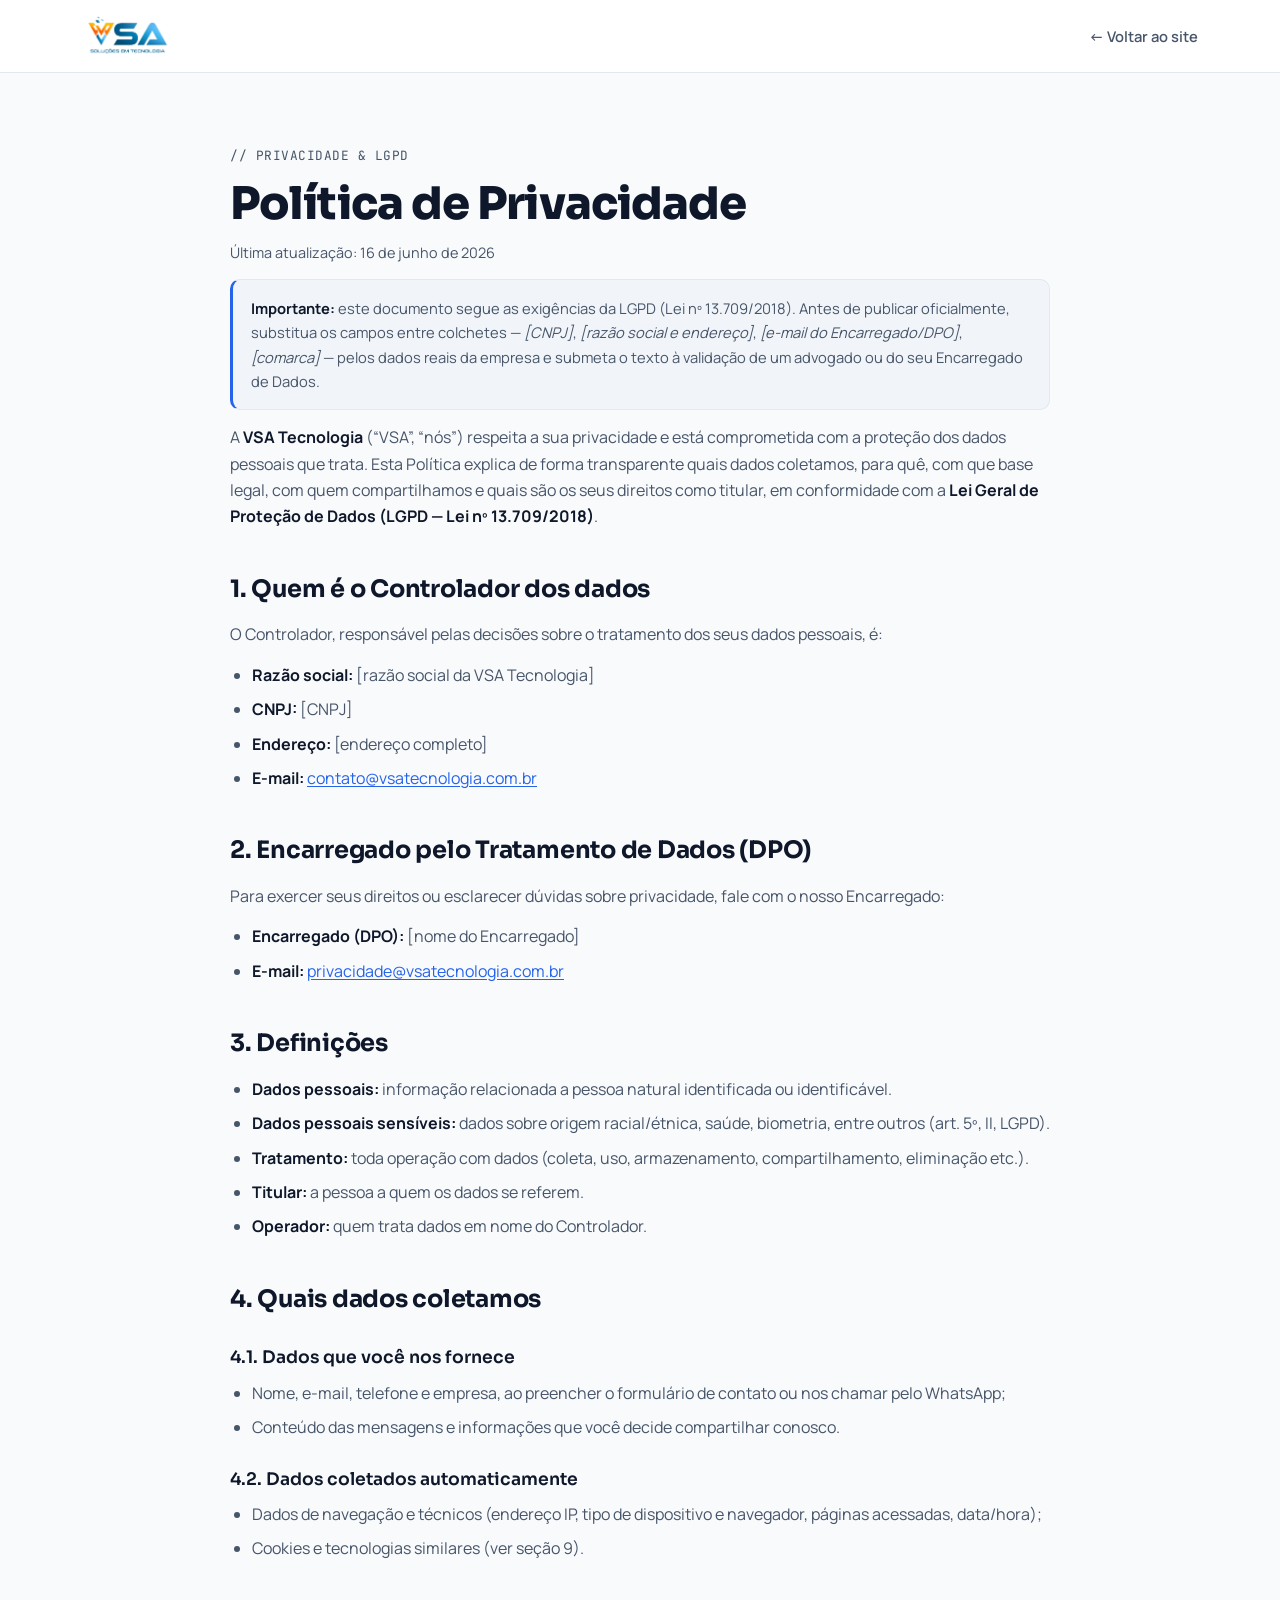
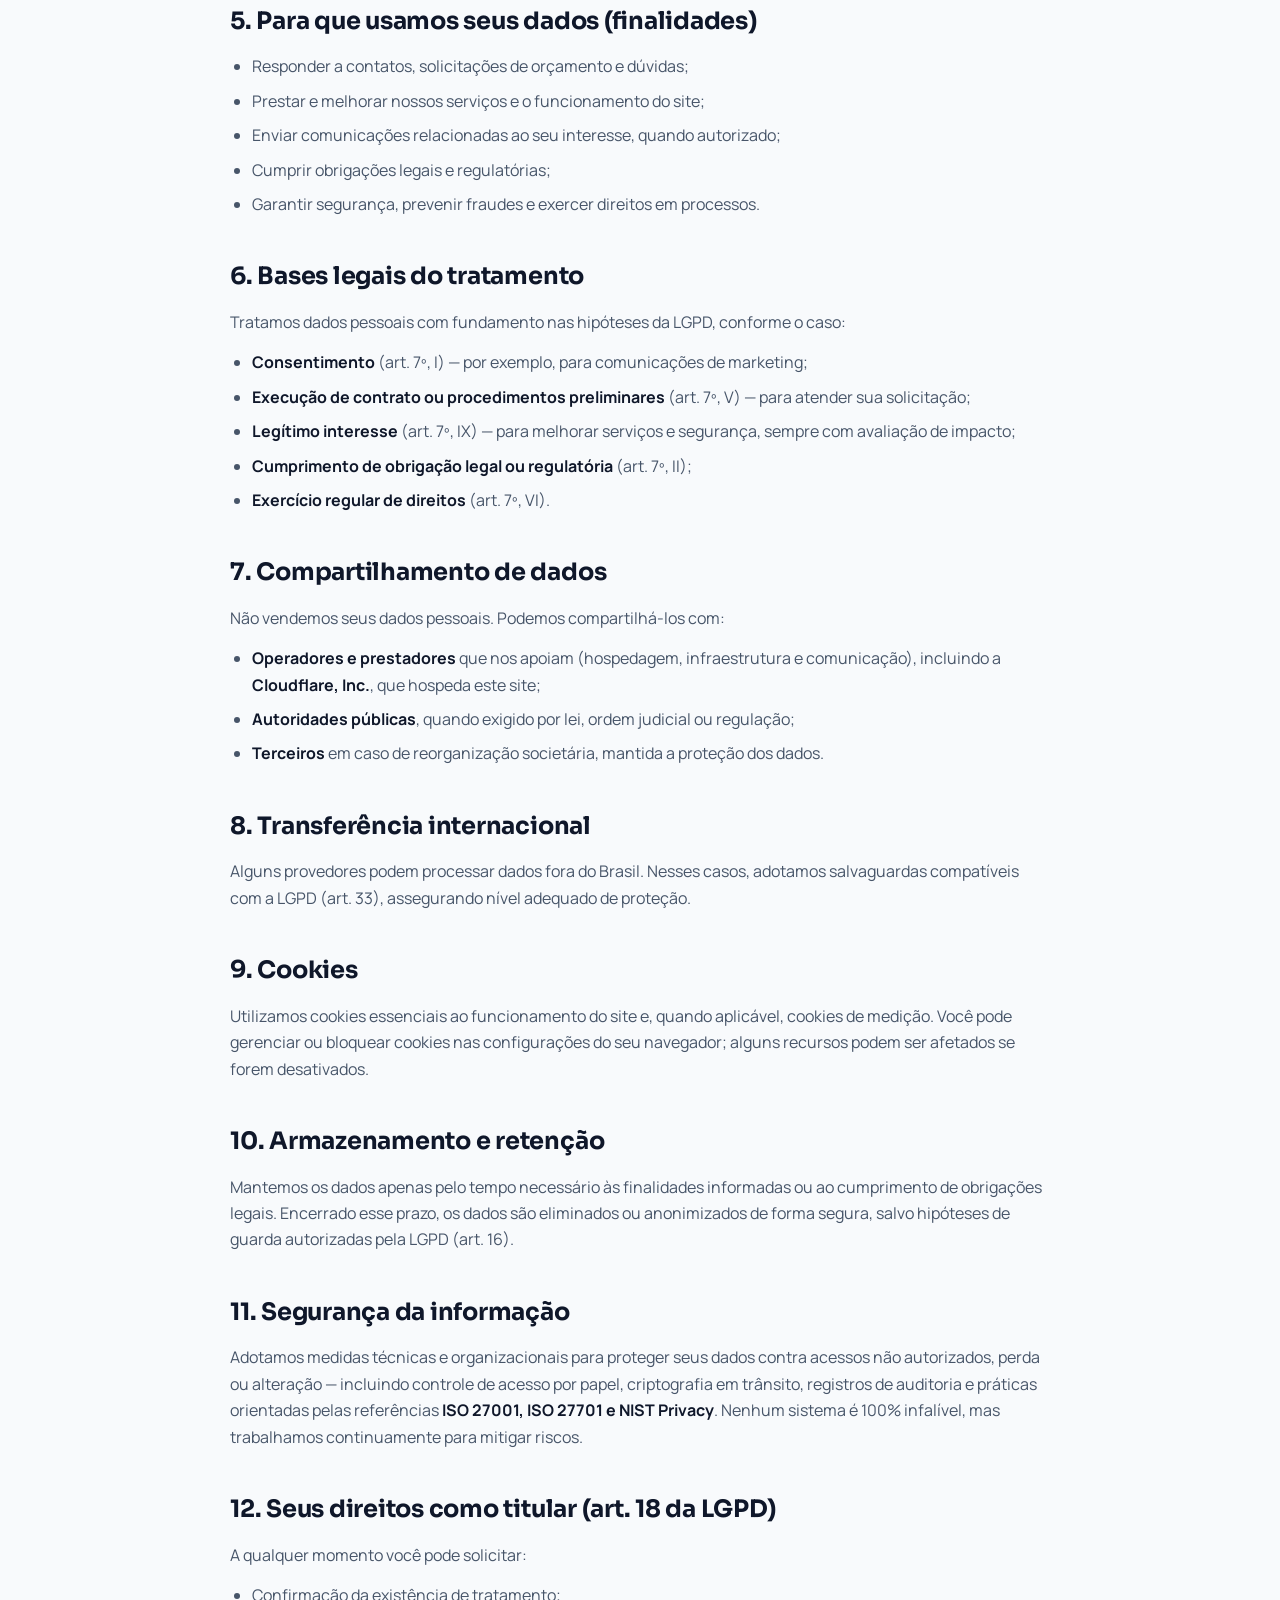
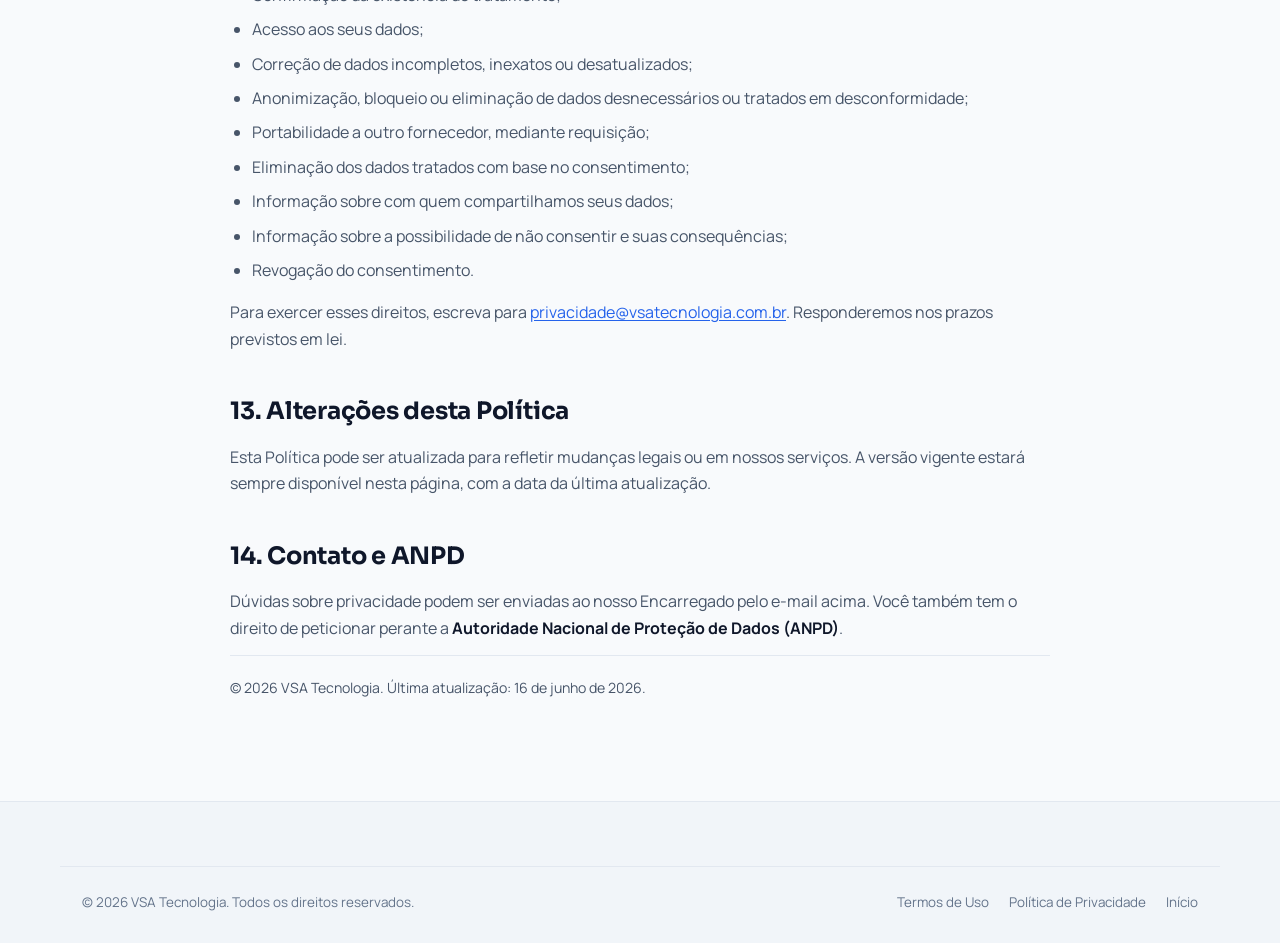
==== politica-de-privacidade.html @ f4024398 "Adiciona seção FAQ (LGPD/IA) e páginas de Termos de Uso e Política de Privacidade - FAQ em acordeão " ====
<!DOCTYPE html>
<html lang="pt-BR">
<head>
  <meta charset="UTF-8" />
  <meta name="viewport" content="width=device-width, initial-scale=1.0" />
  <title>Política de Privacidade — VSA Tecnologia</title>
  <meta name="description" content="Política de Privacidade da VSA Tecnologia: como tratamos seus dados pessoais em conformidade com a LGPD (Lei nº 13.709/2018)." />
  <meta name="theme-color" content="#0B1020" />
  <meta name="robots" content="index, follow" />
  <link rel="canonical" href="https://vsatecnologia.com.br/politica-de-privacidade.html" />
  <link rel="icon" href="/favicon.ico?v=8" sizes="any" />
  <link rel="preconnect" href="https://fonts.googleapis.com" />
  <link rel="preconnect" href="https://fonts.gstatic.com" crossorigin />
  <link href="https://fonts.googleapis.com/css2?family=Sora:wght@400;600;700;800&family=Manrope:wght@400;500;600;700&family=JetBrains+Mono:wght@500;600&display=swap" rel="stylesheet" />
  <link rel="stylesheet" href="/assets/css/styles.css?v=12" />
</head>
<body>
  <header class="legal-nav">
    <div class="container legal-nav__inner">
      <a href="/" class="brand" aria-label="VSA Tecnologia — início">
        <img class="brand__img" src="/assets/img/logo-vsa.png" alt="VSA Tecnologia" width="734" height="359" />
      </a>
      <a href="/" class="legal-nav__back">← Voltar ao site</a>
    </div>
  </header>

  <main class="container">
    <article class="legal">
      <p class="legal__eyebrow">// Privacidade &amp; LGPD</p>
      <h1>Política de Privacidade</h1>
      <p class="legal__meta">Última atualização: 16 de junho de 2026</p>

      <p class="legal__note">
        <strong>Importante:</strong> este documento segue as exigências da LGPD (Lei nº 13.709/2018).
        Antes de publicar oficialmente, substitua os campos entre colchetes — <em>[CNPJ]</em>,
        <em>[razão social e endereço]</em>, <em>[e-mail do Encarregado/DPO]</em>, <em>[comarca]</em> —
        pelos dados reais da empresa e submeta o texto à validação de um advogado ou do seu Encarregado de Dados.
      </p>

      <p>
        A <strong>VSA Tecnologia</strong> (“VSA”, “nós”) respeita a sua privacidade e está comprometida com a
        proteção dos dados pessoais que trata. Esta Política explica de forma transparente quais dados coletamos,
        para quê, com que base legal, com quem compartilhamos e quais são os seus direitos como titular, em
        conformidade com a <strong>Lei Geral de Proteção de Dados (LGPD — Lei nº 13.709/2018)</strong>.
      </p>

      <h2>1. Quem é o Controlador dos dados</h2>
      <p>
        O Controlador, responsável pelas decisões sobre o tratamento dos seus dados pessoais, é:
      </p>
      <ul>
        <li><strong>Razão social:</strong> [razão social da VSA Tecnologia]</li>
        <li><strong>CNPJ:</strong> [CNPJ]</li>
        <li><strong>Endereço:</strong> [endereço completo]</li>
        <li><strong>E-mail:</strong> <a href="mailto:contato@vsatecnologia.com.br">contato@vsatecnologia.com.br</a></li>
      </ul>

      <h2>2. Encarregado pelo Tratamento de Dados (DPO)</h2>
      <p>
        Para exercer seus direitos ou esclarecer dúvidas sobre privacidade, fale com o nosso Encarregado:
      </p>
      <ul>
        <li><strong>Encarregado (DPO):</strong> [nome do Encarregado]</li>
        <li><strong>E-mail:</strong> <a href="mailto:privacidade@vsatecnologia.com.br">privacidade@vsatecnologia.com.br</a></li>
      </ul>

      <h2>3. Definições</h2>
      <ul>
        <li><strong>Dados pessoais:</strong> informação relacionada a pessoa natural identificada ou identificável.</li>
        <li><strong>Dados pessoais sensíveis:</strong> dados sobre origem racial/étnica, saúde, biometria, entre outros (art. 5º, II, LGPD).</li>
        <li><strong>Tratamento:</strong> toda operação com dados (coleta, uso, armazenamento, compartilhamento, eliminação etc.).</li>
        <li><strong>Titular:</strong> a pessoa a quem os dados se referem.</li>
        <li><strong>Operador:</strong> quem trata dados em nome do Controlador.</li>
      </ul>

      <h2>4. Quais dados coletamos</h2>
      <h3>4.1. Dados que você nos fornece</h3>
      <ul>
        <li>Nome, e-mail, telefone e empresa, ao preencher o formulário de contato ou nos chamar pelo WhatsApp;</li>
        <li>Conteúdo das mensagens e informações que você decide compartilhar conosco.</li>
      </ul>
      <h3>4.2. Dados coletados automaticamente</h3>
      <ul>
        <li>Dados de navegação e técnicos (endereço IP, tipo de dispositivo e navegador, páginas acessadas, data/hora);</li>
        <li>Cookies e tecnologias similares (ver seção 9).</li>
      </ul>

      <h2>5. Para que usamos seus dados (finalidades)</h2>
      <ul>
        <li>Responder a contatos, solicitações de orçamento e dúvidas;</li>
        <li>Prestar e melhorar nossos serviços e o funcionamento do site;</li>
        <li>Enviar comunicações relacionadas ao seu interesse, quando autorizado;</li>
        <li>Cumprir obrigações legais e regulatórias;</li>
        <li>Garantir segurança, prevenir fraudes e exercer direitos em processos.</li>
      </ul>

      <h2>6. Bases legais do tratamento</h2>
      <p>Tratamos dados pessoais com fundamento nas hipóteses da LGPD, conforme o caso:</p>
      <ul>
        <li><strong>Consentimento</strong> (art. 7º, I) — por exemplo, para comunicações de marketing;</li>
        <li><strong>Execução de contrato ou procedimentos preliminares</strong> (art. 7º, V) — para atender sua solicitação;</li>
        <li><strong>Legítimo interesse</strong> (art. 7º, IX) — para melhorar serviços e segurança, sempre com avaliação de impacto;</li>
        <li><strong>Cumprimento de obrigação legal ou regulatória</strong> (art. 7º, II);</li>
        <li><strong>Exercício regular de direitos</strong> (art. 7º, VI).</li>
      </ul>

      <h2>7. Compartilhamento de dados</h2>
      <p>
        Não vendemos seus dados pessoais. Podemos compartilhá-los com:
      </p>
      <ul>
        <li><strong>Operadores e prestadores</strong> que nos apoiam (hospedagem, infraestrutura e comunicação), incluindo a <strong>Cloudflare, Inc.</strong>, que hospeda este site;</li>
        <li><strong>Autoridades públicas</strong>, quando exigido por lei, ordem judicial ou regulação;</li>
        <li><strong>Terceiros</strong> em caso de reorganização societária, mantida a proteção dos dados.</li>
      </ul>

      <h2>8. Transferência internacional</h2>
      <p>
        Alguns provedores podem processar dados fora do Brasil. Nesses casos, adotamos salvaguardas
        compatíveis com a LGPD (art. 33), assegurando nível adequado de proteção.
      </p>

      <h2>9. Cookies</h2>
      <p>
        Utilizamos cookies essenciais ao funcionamento do site e, quando aplicável, cookies de medição.
        Você pode gerenciar ou bloquear cookies nas configurações do seu navegador; alguns recursos podem
        ser afetados se forem desativados.
      </p>

      <h2>10. Armazenamento e retenção</h2>
      <p>
        Mantemos os dados apenas pelo tempo necessário às finalidades informadas ou ao cumprimento de
        obrigações legais. Encerrado esse prazo, os dados são eliminados ou anonimizados de forma segura,
        salvo hipóteses de guarda autorizadas pela LGPD (art. 16).
      </p>

      <h2>11. Segurança da informação</h2>
      <p>
        Adotamos medidas técnicas e organizacionais para proteger seus dados contra acessos não autorizados,
        perda ou alteração — incluindo controle de acesso por papel, criptografia em trânsito, registros de
        auditoria e práticas orientadas pelas referências <strong>ISO 27001, ISO 27701 e NIST Privacy</strong>.
        Nenhum sistema é 100% infalível, mas trabalhamos continuamente para mitigar riscos.
      </p>

      <h2>12. Seus direitos como titular (art. 18 da LGPD)</h2>
      <p>A qualquer momento você pode solicitar:</p>
      <ul>
        <li>Confirmação da existência de tratamento;</li>
        <li>Acesso aos seus dados;</li>
        <li>Correção de dados incompletos, inexatos ou desatualizados;</li>
        <li>Anonimização, bloqueio ou eliminação de dados desnecessários ou tratados em desconformidade;</li>
        <li>Portabilidade a outro fornecedor, mediante requisição;</li>
        <li>Eliminação dos dados tratados com base no consentimento;</li>
        <li>Informação sobre com quem compartilhamos seus dados;</li>
        <li>Informação sobre a possibilidade de não consentir e suas consequências;</li>
        <li>Revogação do consentimento.</li>
      </ul>
      <p>
        Para exercer esses direitos, escreva para
        <a href="mailto:privacidade@vsatecnologia.com.br">privacidade@vsatecnologia.com.br</a>.
        Responderemos nos prazos previstos em lei.
      </p>

      <h2>13. Alterações desta Política</h2>
      <p>
        Esta Política pode ser atualizada para refletir mudanças legais ou em nossos serviços. A versão
        vigente estará sempre disponível nesta página, com a data da última atualização.
      </p>

      <h2>14. Contato e ANPD</h2>
      <p>
        Dúvidas sobre privacidade podem ser enviadas ao nosso Encarregado pelo e-mail acima. Você também tem
        o direito de peticionar perante a <strong>Autoridade Nacional de Proteção de Dados (ANPD)</strong>.
      </p>

      <p class="legal__updated">© 2026 VSA Tecnologia. Última atualização: 16 de junho de 2026.</p>
    </article>
  </main>

  <footer class="footer">
    <div class="container footer__bottom">
      <span>© <span id="year">2026</span> VSA Tecnologia. Todos os direitos reservados.</span>
      <span class="footer__legal">
        <a href="/termos-de-uso.html">Termos de Uso</a>
        <a href="/politica-de-privacidade.html">Política de Privacidade</a>
        <a href="/">Início</a>
      </span>
    </div>
  </footer>

  <script src="/assets/js/main.js?v=12" defer></script>
</body>
</html>
---- assets/css/styles.css ----
/* ============================================================
   VSA Tecnologia — Onepage
   Color system copiado do site original (shadcn light theme):
   primary blue #2563EB · secondary sky #0EA5E9 · accent violet #8B5CF6
   ============================================================ */

:root {
  /* Neutros (slate) */
  --bg:         #F8FAFC;  /* slate-50  — 210 40% 98% */
  --bg-2:       #FFFFFF;
  --surface:    #FFFFFF;
  --surface-2:  #F1F5F9;  /* slate-100 — 210 40% 96% */
  --line:       #E2E8F0;  /* slate-200 — 214 32% 91% */
  --line-strong:#CBD5E1;  /* slate-300 */

  --text:       #0F172A;  /* slate-900 — 222 47% 11% */
  --muted:      #475569;  /* slate-600 */
  --faint:      #64748B;  /* slate-500 — 215 16% 47% */

  /* Marca (do design system original) */
  --primary:    #2563EB;  /* blue-600  — 221 83% 53% */
  --primary-d:  #1D4ED8;  /* blue-700 */
  --secondary:  #0EA5E9;  /* sky-500   — 199 89% 48% */
  --accent:     #8B5CF6;  /* violet-500 — 262 83% 58% */
  --on-primary: #FFFFFF;
  --wa:         #25D366;

  --radius:     14px;
  --radius-sm:  10px;
  --maxw:       1160px;
  --shadow:     0 18px 50px -22px rgba(15, 23, 42, .22);
  --shadow-sm:  0 6px 20px -10px rgba(15, 23, 42, .15);
  --glow:       0 0 0 1px rgba(37,99,235,.25), 0 24px 60px -24px rgba(37,99,235,.35);

  --font-display: 'Sora', system-ui, sans-serif;
  --font-body:    'Manrope', system-ui, sans-serif;
  --font-mono:    'JetBrains Mono', ui-monospace, monospace;
}

* { box-sizing: border-box; margin: 0; padding: 0; }

html { scroll-behavior: smooth; scroll-padding-top: 86px; }

body {
  font-family: var(--font-body);
  background: var(--bg);
  color: var(--text);
  line-height: 1.65;
  -webkit-font-smoothing: antialiased;
  overflow-x: hidden;
}

img { max-width: 100%; display: block; }
a { color: inherit; text-decoration: none; }

.container { width: 100%; max-width: var(--maxw); margin-inline: auto; padding-inline: 22px; }

.skip-link {
  position: absolute; left: -999px; top: 0; z-index: 200;
  background: var(--primary); color: #fff; padding: 10px 16px; border-radius: 0 0 8px 0; font-weight: 700;
}
.skip-link:focus { left: 0; }

/* ---------- Typography helpers ---------- */
.eyebrow {
  display: flex; align-items: center;
  font-family: var(--font-mono);
  font-size: .8rem; letter-spacing: .04em;
  color: var(--primary); text-transform: uppercase;
  margin-bottom: 16px;
}
.grad {
  background: linear-gradient(100deg, var(--primary), var(--secondary));
  -webkit-background-clip: text; background-clip: text; color: transparent;
}
.section__title {
  font-family: var(--font-display);
  font-weight: 800; line-height: 1.1;
  font-size: clamp(1.8rem, 4vw, 2.7rem);
  letter-spacing: -.02em;
  margin-bottom: 18px;
}
.lead { color: var(--muted); font-size: 1.08rem; margin-bottom: 26px; max-width: 52ch; }

/* ---------- Buttons ---------- */
.btn {
  --pad: 13px 22px;
  position: relative; overflow: hidden; isolation: isolate;
  display: inline-flex; align-items: center; justify-content: center; gap: 9px;
  padding: var(--pad);
  font-family: var(--font-body); font-weight: 700; font-size: .98rem;
  border-radius: 999px; border: 1px solid transparent;
  cursor: pointer; white-space: nowrap;
  transition: transform .25s cubic-bezier(.2,.7,.2,1), box-shadow .25s ease,
              background-position .5s ease, border-color .25s ease, color .25s ease, background-color .25s ease;
}
.btn--lg { --pad: 16px 30px; font-size: 1.02rem; }
.btn--block { display: flex; width: 100%; }

/* Sheen que cruza o botão no hover */
.btn--primary::before {
  content: ""; position: absolute; top: 0; left: -120%; z-index: -1;
  width: 70%; height: 100%;
  background: linear-gradient(100deg, transparent, rgba(255,255,255,.4), transparent);
  transform: skewX(-18deg);
  transition: left .6s cubic-bezier(.2,.7,.2,1);
}
.btn--primary {
  background-image: linear-gradient(100deg, var(--primary), var(--secondary), var(--primary));
  background-size: 200% 100%; background-position: 0% 50%;
  color: var(--on-primary);
  box-shadow: 0 10px 22px -12px rgba(37,99,235,.55);
}
.btn--primary:hover {
  background-position: 100% 50%;
  transform: translateY(-3px);
  box-shadow: 0 16px 34px -12px rgba(14,165,233,.65);
}
.btn--primary:hover::before { left: 130%; }
.btn--primary:active { transform: translateY(-1px); }

.btn--ghost {
  background-color: transparent; color: var(--text);
  border-color: var(--line-strong);
}
.btn--ghost:hover {
  border-color: var(--primary); color: var(--primary);
  background-color: rgba(37,99,235,.06);
  transform: translateY(-3px);
}
.btn--ghost:active { transform: translateY(-1px); }

/* ---------- Navbar ---------- */
.nav {
  position: fixed; inset: 0 0 auto 0; z-index: 100;
  background: rgba(255,255,255,.7);
  backdrop-filter: blur(14px); -webkit-backdrop-filter: blur(14px);
  border-bottom: 1px solid transparent;
  transition: background .3s ease, border-color .3s ease, box-shadow .3s ease;
}
.nav.is-scrolled { background: rgba(255,255,255,.92); border-bottom-color: var(--line); box-shadow: var(--shadow-sm); }
.nav__inner { display: flex; align-items: center; gap: 20px; height: 72px; }

.brand { display: inline-flex; align-items: center; }
.brand__img { height: 48px; width: auto; display: block; object-fit: contain; }

.nav__links { display: flex; gap: 4px; margin-left: auto; }
.nav__links a {
  position: relative; padding: 8px 14px; color: var(--muted); font-weight: 600; font-size: .95rem; border-radius: 8px;
  transition: color .2s ease;
}
.nav__links a:hover, .nav__links a.is-active { color: var(--text); }
.nav__links a.is-active::after {
  content: ""; position: absolute; left: 14px; right: 14px; bottom: 2px; height: 2px;
  background: linear-gradient(90deg, var(--primary), var(--secondary)); border-radius: 2px;
}
.nav__cta { margin-left: 4px; }

.nav__toggle { display: none; flex-direction: column; gap: 5px; background: none; border: 0; cursor: pointer; padding: 8px; margin-left: auto; }
.nav__toggle span { width: 24px; height: 2px; background: var(--text); border-radius: 2px; transition: transform .3s ease, opacity .2s ease; }
.nav__toggle[aria-expanded="true"] span:nth-child(1) { transform: translateY(7px) rotate(45deg); }
.nav__toggle[aria-expanded="true"] span:nth-child(2) { opacity: 0; }
.nav__toggle[aria-expanded="true"] span:nth-child(3) { transform: translateY(-7px) rotate(-45deg); }

/* ---------- Hero ---------- */
.hero { position: relative; padding: 150px 0 90px; overflow: hidden; background: linear-gradient(180deg, #EFF4FF 0%, var(--bg) 60%); }
.hero__grid {
  position: absolute; inset: 0; z-index: 0; opacity: .7;
  background-image:
    linear-gradient(rgba(37,99,235,.07) 1px, transparent 1px),
    linear-gradient(90deg, rgba(37,99,235,.07) 1px, transparent 1px);
  background-size: 56px 56px;
  -webkit-mask-image: radial-gradient(ellipse 80% 60% at 50% 0%, #000 30%, transparent 75%);
  mask-image: radial-gradient(ellipse 80% 60% at 50% 0%, #000 30%, transparent 75%);
}
.hero__glow {
  position: absolute; z-index: 0; top: -200px; left: 50%; transform: translateX(-50%);
  width: 900px; height: 600px;
  background: radial-gradient(circle at 50% 40%, rgba(14,165,233,.25), transparent 60%),
              radial-gradient(circle at 40% 30%, rgba(139,92,246,.18), transparent 55%);
  filter: blur(26px); pointer-events: none;
}
.hero__wrap { position: relative; z-index: 1; display: flex; flex-wrap: wrap; align-items: center; gap: clamp(36px, 5vw, 72px); }
.hero__content { flex: 1 1 480px; min-width: 0; }
.hero__visual { flex: 1.15 1 460px; min-width: 0; display: flex; justify-content: center; }
.hero__title {
  font-family: var(--font-display); font-weight: 800;
  font-size: clamp(2.2rem, 5vw, 3.9rem); line-height: 1.06; letter-spacing: -.03em;
  margin-bottom: 22px;
}
.hero__sub { color: var(--muted); font-size: clamp(1rem, 1.4vw, 1.18rem); max-width: 56ch; margin: 0 0 34px; }
.hero__actions { display: flex; gap: 14px; flex-wrap: wrap; }

.hero__pillars {
  list-style: none; display: flex; flex-wrap: wrap; gap: 10px 22px;
  margin-top: 30px; padding-top: 26px; border-top: 1px solid var(--line);
  font-family: var(--font-mono); font-size: .8rem; font-weight: 500; color: var(--muted);
}
.hero__pillars li { display: inline-flex; align-items: center; gap: 9px; }
.hero__pillars li::before { content: ""; width: 6px; height: 6px; border-radius: 50%; background: linear-gradient(100deg, var(--primary), var(--secondary)); }

/* Visual de fluxo de IA */
.flow { width: 100%; max-width: 640px; height: auto; filter: drop-shadow(0 24px 50px rgba(15,23,42,.12)); }

/* ---------- Sections ---------- */
.section { padding: 96px 0; position: relative; }
.section--alt { background: var(--surface-2); border-top: 1px solid var(--line); border-bottom: 1px solid var(--line); }
.section__head { max-width: 640px; margin: 0 auto 56px; text-align: center; }
.section__head .eyebrow { justify-content: center; }
.section__intro { color: var(--muted); font-size: 1.05rem; }

.grid-2 { display: grid; grid-template-columns: 1.05fr .95fr; gap: 56px; align-items: center; }

/* ---------- Sobre (centralizado) ---------- */
.about { max-width: 820px; margin-inline: auto; }
.about .section__head { margin-bottom: 36px; }
.about__cta { text-align: center; margin-top: 12px; }

/* ---------- Checklist ---------- */
.checklist { list-style: none; display: grid; gap: 12px; margin-bottom: 28px; }
.checklist--grid { grid-template-columns: 1fr 1fr; gap: 14px 28px; max-width: 720px; margin-inline: auto; }
@media (max-width: 600px) { .checklist--grid { grid-template-columns: 1fr; } }
.checklist li { position: relative; padding-left: 32px; color: var(--muted); }
.checklist li::before {
  content: "✓"; position: absolute; left: 0; top: 1px;
  width: 20px; height: 20px; display: grid; place-items: center;
  background: rgba(37,99,235,.1); color: var(--primary); border-radius: 6px; font-size: .8rem; font-weight: 700;
}

/* ---------- About stat cards ---------- */
.about-cards { display: grid; grid-template-columns: 1fr 1fr; gap: 16px; }
.stat-card {
  background: var(--surface); border: 1px solid var(--line); border-radius: var(--radius);
  padding: 28px 22px; text-align: center; box-shadow: var(--shadow-sm);
  transition: transform .25s ease, border-color .25s ease, box-shadow .25s ease;
}
.stat-card:hover { transform: translateY(-4px); border-color: var(--line-strong); box-shadow: var(--shadow); }
.stat-card:nth-child(odd) { transform: translateY(14px); }
.stat-card:nth-child(odd):hover { transform: translateY(10px); }
.stat-card__num { display: block; font-family: var(--font-display); font-weight: 800; font-size: 2.2rem; color: var(--primary); }
.stat-card__label { color: var(--faint); font-size: .9rem; }

/* ---------- Service cards ---------- */
.cards { display: grid; grid-template-columns: repeat(4, 1fr); gap: 18px; }
.card {
  background: var(--surface); border: 1px solid var(--line); border-radius: var(--radius);
  padding: 26px 22px; position: relative; overflow: hidden; box-shadow: var(--shadow-sm);
  transition: transform .25s ease, border-color .25s ease, box-shadow .25s ease;
}
.card::after {
  content: ""; position: absolute; inset: 0; border-radius: inherit; padding: 1px;
  background: linear-gradient(130deg, transparent, rgba(37,99,235,.55), transparent);
  -webkit-mask: linear-gradient(#000 0 0) content-box, linear-gradient(#000 0 0);
  -webkit-mask-composite: xor; mask-composite: exclude;
  opacity: 0; transition: opacity .3s ease;
}
.card:hover { transform: translateY(-6px); box-shadow: var(--shadow); }
.card:hover::after { opacity: 1; }
.card__icon {
  display: inline-grid; place-items: center; width: 46px; height: 46px; margin-bottom: 16px;
  font-family: var(--font-mono); font-size: 1.1rem; font-weight: 600;
  background: linear-gradient(135deg, rgba(37,99,235,.12), rgba(14,165,233,.12)); color: var(--primary); border-radius: 12px;
}
.card h3 { font-family: var(--font-display); font-size: 1.08rem; margin-bottom: 8px; }
.card p { color: var(--muted); font-size: .94rem; }

/* ---------- Portfolio ---------- */
.filters { display: flex; flex-wrap: wrap; gap: 10px; justify-content: center; margin-bottom: 40px; }
.filter {
  font-family: var(--font-mono); font-size: .82rem; font-weight: 500;
  padding: 8px 18px; border-radius: 999px; cursor: pointer;
  background: var(--surface); color: var(--muted); border: 1px solid var(--line-strong);
  transition: all .2s ease;
}
.filter:hover { color: var(--primary); border-color: var(--primary); }
.filter.is-active { background: var(--primary); color: #fff; border-color: var(--primary); }

.portfolio { display: grid; grid-template-columns: repeat(3, 1fr); gap: 20px; }
.project {
  background: var(--surface); border: 1px solid var(--line); border-radius: var(--radius); overflow: hidden;
  box-shadow: var(--shadow-sm);
  transition: transform .25s ease, border-color .25s ease, box-shadow .25s ease;
}
.project:hover { transform: translateY(-6px); border-color: var(--line-strong); box-shadow: var(--shadow); }
.project__thumb {
  height: 170px; position: relative;
  background:
    radial-gradient(120% 120% at 0% 0%, rgba(37,99,235,.85), transparent 55%),
    radial-gradient(120% 120% at 100% 100%, rgba(14,165,233,.9), transparent 55%),
    #1E293B;
}
.project__thumb::before {
  content: ""; position: absolute; inset: 0;
  background-image: linear-gradient(rgba(255,255,255,.1) 1px, transparent 1px), linear-gradient(90deg, rgba(255,255,255,.1) 1px, transparent 1px);
  background-size: 26px 26px;
}
.project__thumb::after {
  content: attr(data-tag); position: absolute; top: 12px; left: 12px;
  font-family: var(--font-mono); font-size: .72rem; font-weight: 600;
  background: rgba(255,255,255,.9); color: var(--primary); padding: 4px 10px; border-radius: 999px;
}
.project__body { padding: 20px 22px 24px; }
.project__body h3 { font-family: var(--font-display); font-size: 1.05rem; margin-bottom: 6px; }
.project__body p { color: var(--muted); font-size: .92rem; }
.portfolio__empty { text-align: center; color: var(--faint); margin-top: 40px; font-family: var(--font-mono); }

/* ---------- Plans ---------- */
.plans { display: grid; grid-template-columns: repeat(3, 1fr); gap: 20px; align-items: stretch; }
.plan {
  position: relative; background: var(--surface); border: 1px solid var(--line); border-radius: var(--radius);
  padding: 34px 28px; display: flex; flex-direction: column; box-shadow: var(--shadow-sm);
  transition: transform .25s ease, box-shadow .25s ease;
}
.plan:hover { transform: translateY(-6px); box-shadow: var(--shadow); }
.plan--featured {
  border-color: rgba(37,99,235,.5); box-shadow: var(--glow);
}
.plan__badge {
  position: absolute; top: -13px; left: 50%; transform: translateX(-50%);
  font-family: var(--font-mono); font-size: .72rem; font-weight: 600;
  background: linear-gradient(100deg, var(--primary), var(--secondary)); color: #fff;
  padding: 5px 14px; border-radius: 999px;
}
.plan__name { font-family: var(--font-display); font-size: 1.3rem; margin-bottom: 10px; }
.plan__price { font-family: var(--font-display); font-weight: 800; font-size: 2rem; line-height: 1; color: var(--primary); margin-bottom: 4px; }
.plan__price span { display: block; font-family: var(--font-mono); font-size: .72rem; font-weight: 500; color: var(--faint); text-transform: uppercase; letter-spacing: .08em; margin-top: 4px; }
.plan__desc { color: var(--muted); font-size: .95rem; margin: 14px 0 20px; }
.plan ul { list-style: none; display: grid; gap: 11px; margin-bottom: 28px; flex: 1; }
.plan ul li { position: relative; padding-left: 26px; color: var(--muted); font-size: .94rem; }
.plan ul li::before { content: "→"; position: absolute; left: 0; color: var(--primary); font-weight: 700; }

/* ---------- Blog ---------- */
.posts { display: grid; grid-template-columns: repeat(3, 1fr); gap: 22px; }
.post {
  background: var(--surface); border: 1px solid var(--line); border-radius: var(--radius); overflow: hidden;
  box-shadow: var(--shadow-sm);
  transition: transform .25s ease, border-color .25s ease, box-shadow .25s ease;
}
.post:hover { transform: translateY(-6px); border-color: var(--line-strong); box-shadow: var(--shadow); }
.post__thumb {
  height: 150px; position: relative;
  background:
    radial-gradient(100% 140% at 100% 0%, rgba(37,99,235,.9), transparent 55%),
    radial-gradient(100% 140% at 0% 100%, rgba(139,92,246,.7), transparent 60%),
    #1E293B;
}
.post__thumb::after {
  content: attr(data-cat); position: absolute; bottom: 12px; left: 14px;
  font-family: var(--font-mono); font-size: .72rem; font-weight: 600; color: #fff;
}
.post__body { padding: 20px 22px 26px; }
.post__meta { font-family: var(--font-mono); font-size: .76rem; color: var(--faint); }
.post__body h3 { font-family: var(--font-display); font-size: 1.08rem; margin: 10px 0 8px; line-height: 1.3; }
.post__body p { color: var(--muted); font-size: .92rem; margin-bottom: 14px; }
.post__author { font-size: .84rem; color: var(--primary); font-weight: 600; }

/* ---------- Contact ---------- */
.contact { align-items: start; }
.contact__list { list-style: none; display: grid; gap: 20px; margin-top: 30px; }
.contact__list li { display: flex; gap: 14px; align-items: flex-start; }
.contact__ico {
  flex: none; width: 42px; height: 42px; display: grid; place-items: center;
  background: var(--surface); border: 1px solid var(--line); border-radius: 12px; font-size: 1.1rem; box-shadow: var(--shadow-sm);
}
.contact__list strong { color: var(--text); }
.contact__list div { color: var(--muted); font-size: .94rem; }

.contact__card {
  background: var(--surface); border: 1px solid var(--line); border-radius: var(--radius);
  padding: 32px; box-shadow: var(--shadow);
}
.contact__card h3 { font-family: var(--font-display); font-size: 1.3rem; margin-bottom: 6px; }
.contact__card > p { color: var(--muted); font-size: .94rem; margin-bottom: 22px; }
.field { margin-bottom: 16px; }
.field label { display: block; font-size: .82rem; font-weight: 600; color: var(--faint); margin-bottom: 7px; font-family: var(--font-mono); letter-spacing: .03em; }
.field input, .field select, .field textarea {
  width: 100%; padding: 12px 14px; font-family: var(--font-body); font-size: .96rem;
  background: var(--bg); color: var(--text);
  border: 1px solid var(--line-strong); border-radius: var(--radius-sm); resize: vertical;
  transition: border-color .2s ease, box-shadow .2s ease;
}
.field input::placeholder, .field textarea::placeholder { color: var(--faint); }
.field input:focus, .field select:focus, .field textarea:focus {
  outline: none; border-color: var(--primary); box-shadow: 0 0 0 3px rgba(37,99,235,.15);
}
.field.invalid input, .field.invalid textarea { border-color: #ef4444; }

/* ---------- FAQ (ledger accordion) ---------- */
.faq { max-width: 860px; margin-inline: auto; }
.ledger { border-top: 1px solid var(--line); }
.faq-row { position: relative; border-bottom: 1px solid var(--line); transition: background .25s ease; }
.faq-row:hover { background: var(--surface-2); }
.faq-row.open { background: var(--surface-2); }
.faq-row::before {
  content: ""; position: absolute; left: 0; top: 0; bottom: 0; width: 3px;
  background-color: var(--line-strong);
  background-image: linear-gradient(180deg, var(--primary), var(--secondary));
  background-repeat: no-repeat; background-size: 100% 0%;
  transition: background-size .42s cubic-bezier(.4,0,.2,1);
}
.faq-row:hover::before { background-color: var(--primary); }
.faq-row.open::before { background-size: 100% 100%; }
.faq-row__btn {
  all: unset; box-sizing: border-box;
  display: flex; align-items: center; gap: 18px; width: 100%; cursor: pointer;
  padding: clamp(18px,2.2vw,24px) clamp(14px,2vw,20px) clamp(18px,2.2vw,24px) clamp(20px,2.4vw,28px);
}
.faq-row__btn:focus-visible { outline: 2px solid var(--primary); outline-offset: -3px; border-radius: 6px; }
.faq-row__q {
  flex: 1; font-family: var(--font-display); font-weight: 600;
  font-size: clamp(1rem, 1.6vw, 1.12rem); line-height: 1.42; letter-spacing: -.01em; color: var(--text);
}
.faq-row__cue {
  flex: 0 0 auto; font-family: var(--font-mono); font-size: 20px; font-weight: 700;
  color: var(--faint); line-height: 1; transform: rotate(0deg);
  transition: transform .34s cubic-bezier(.4,0,.2,1), color .2s ease;
}
.faq-row:hover .faq-row__cue, .faq-row.open .faq-row__cue { color: var(--primary); }
.faq-row.open .faq-row__cue { transform: rotate(90deg); }
.faq-row__a { display: grid; grid-template-rows: 0fr; transition: grid-template-rows .4s cubic-bezier(.4,0,.2,1); }
.faq-row.open .faq-row__a { grid-template-rows: 1fr; }
.faq-row__a-inner { overflow: hidden; opacity: 0; transition: opacity .3s ease .04s; }
.faq-row.open .faq-row__a-inner { opacity: 1; }
.faq-row__a p {
  margin: 0; padding: 0 clamp(20px,3vw,36px) clamp(20px,2.6vw,26px) clamp(20px,2.4vw,28px);
  color: var(--muted); font-size: clamp(.92rem, 1.6vw, 1rem); line-height: 1.74; max-width: 70ch;
}
.faq-row__a strong { color: var(--text); font-weight: 600; }

.faq__cta {
  margin-top: clamp(32px,4vw,44px);
  display: flex; flex-wrap: wrap; align-items: center; gap: 18px 24px;
  padding: clamp(22px,3vw,28px); border-radius: 16px; position: relative; overflow: hidden;
  background: linear-gradient(var(--surface), var(--surface)) padding-box,
              linear-gradient(100deg, var(--primary), var(--secondary)) border-box;
  border: 1px solid transparent; box-shadow: var(--shadow-sm);
}
.faq__cta-txt { margin: 0; }
.faq__cta-txt b { display: block; font-family: var(--font-display); font-weight: 700; font-size: clamp(1.05rem,2vw,1.2rem); color: var(--text); }
.faq__cta-txt span { display: block; color: var(--muted); font-size: .94rem; margin-top: 5px; max-width: 52ch; }
.faq__cta-btn { margin-left: auto; }
@media (max-width: 560px) { .faq__cta-btn { margin-left: 0; width: 100%; } }

/* ---------- Páginas legais ---------- */
.legal-nav {
  position: sticky; top: 0; z-index: 100;
  background: rgba(255,255,255,.92); backdrop-filter: blur(14px);
  border-bottom: 1px solid var(--line);
}
.legal-nav__inner { display: flex; align-items: center; justify-content: space-between; height: 72px; }
.legal-nav .brand__img { height: 44px; width: auto; }
.legal-nav__back { font-weight: 600; font-size: .92rem; color: var(--muted); transition: color .2s ease; }
.legal-nav__back:hover { color: var(--primary); }

.legal { max-width: 820px; margin: 0 auto; padding: clamp(40px,6vw,72px) 0 clamp(56px,7vw,88px); }
.legal__eyebrow { font-family: var(--font-mono); font-size: .8rem; text-transform: uppercase; letter-spacing: .04em; color: var(--primary); margin-bottom: 14px; }
.legal h1 { font-family: var(--font-display); font-weight: 800; font-size: clamp(2rem,4.5vw,2.8rem); letter-spacing: -.02em; line-height: 1.1; margin-bottom: 12px; }
.legal__meta { color: var(--faint); font-size: .9rem; margin-bottom: 14px; }
.legal__note {
  background: var(--surface-2); border: 1px solid var(--line); border-left: 3px solid var(--primary);
  border-radius: 10px; padding: 16px 18px; color: var(--muted); font-size: .92rem; margin: 26px 0 40px;
}
.legal h2 { font-family: var(--font-display); font-weight: 700; font-size: clamp(1.25rem,2.4vw,1.5rem); margin: 40px 0 12px; letter-spacing: -.01em; }
.legal h3 { font-family: var(--font-display); font-weight: 600; font-size: 1.08rem; margin: 24px 0 8px; }
.legal p { color: var(--muted); margin: 0 0 14px; }
.legal ul, .legal ol { color: var(--muted); margin: 0 0 16px; padding-left: 22px; }
.legal li { margin-bottom: 8px; }
.legal a { color: var(--primary); text-decoration: underline; text-underline-offset: 2px; }
.legal strong { color: var(--text); }
.legal__updated { margin-top: 40px; padding-top: 20px; border-top: 1px solid var(--line); color: var(--faint); font-size: .88rem; }

/* ---------- Footer ---------- */
.footer { background: var(--surface-2); color: var(--muted); border-top: 1px solid var(--line); padding: 64px 0 30px; }
.footer__brand .brand__img { height: 52px; width: auto; display: block; }
.footer__brand p { color: var(--faint); font-size: .92rem; margin-top: 18px; max-width: 32ch; }
.socials { display: flex; gap: 10px; margin-top: 20px; }
.social {
  display: inline-flex; align-items: center; gap: 8px;
  padding: 9px 16px; border-radius: 999px; font-size: .88rem; font-weight: 600;
  color: var(--primary); background: var(--surface); border: 1px solid var(--line-strong);
  transition: background .2s ease, border-color .2s ease, color .2s ease, transform .2s ease;
}
.social:hover { background: var(--primary); border-color: var(--primary); color: #fff; transform: translateY(-2px); }
.footer h4 { font-family: var(--font-display); font-size: .95rem; margin-bottom: 16px; color: var(--text); }
.footer__grid { display: grid; grid-template-columns: 1.6fr 1fr 1fr 1fr; gap: 40px; margin-bottom: 44px; }
.footer__grid div a { display: block; color: var(--muted); font-size: .9rem; padding: 5px 0; transition: color .2s ease; }
.footer__grid div a:hover { color: var(--primary); }
.footer__bottom {
  display: flex; justify-content: space-between; gap: 14px; flex-wrap: wrap;
  border-top: 1px solid var(--line); padding-top: 24px; color: var(--faint); font-size: .84rem;
}
.footer__legal { display: flex; gap: 20px; flex-wrap: wrap; }
.footer__legal a { color: var(--faint); transition: color .2s ease; }
.footer__legal a:hover { color: var(--primary); }

/* ---------- Floating WhatsApp ---------- */
.wa-float {
  position: fixed; right: 22px; bottom: 22px; z-index: 90;
  width: 58px; height: 58px; border-radius: 50%;
  display: grid; place-items: center; color: #fff;
  background: var(--wa); box-shadow: 0 14px 30px -8px rgba(37,211,102,.6);
  transition: transform .2s ease;
  animation: wa-pulse 2.6s infinite;
}
.wa-float:hover { transform: scale(1.08); }
@keyframes wa-pulse {
  0% { box-shadow: 0 0 0 0 rgba(37,211,102,.5), 0 14px 30px -8px rgba(37,211,102,.6); }
  70% { box-shadow: 0 0 0 16px rgba(37,211,102,0), 0 14px 30px -8px rgba(37,211,102,.6); }
  100% { box-shadow: 0 0 0 0 rgba(37,211,102,0), 0 14px 30px -8px rgba(37,211,102,.6); }
}

/* ---------- Reveal animation ---------- */
.reveal { opacity: 0; transform: translateY(22px); transition: opacity .7s ease, transform .7s cubic-bezier(.2,.7,.2,1); }
.reveal.is-visible { opacity: 1; transform: none; }

/* ---------- Responsive ---------- */
@media (max-width: 980px) {
  .cards { grid-template-columns: repeat(2, 1fr); }
  .portfolio, .posts, .plans { grid-template-columns: 1fr 1fr; }
  .plan--featured { transform: none; }
}
@media (max-width: 820px) {
  .nav__links {
    position: fixed; inset: 72px 0 auto 0; flex-direction: column; gap: 0;
    background: rgba(255,255,255,.98); backdrop-filter: blur(14px);
    border-bottom: 1px solid var(--line); padding: 10px 22px 22px; box-shadow: var(--shadow);
    transform: translateY(-130%); transition: transform .35s ease; margin-left: 0;
  }
  .nav__links.is-open { transform: translateY(0); }
  .nav__links a { padding: 14px 6px; font-size: 1rem; border-bottom: 1px solid var(--line); }
  .nav__links a.is-active::after { display: none; }
  .nav__cta { display: none; }
  .nav__toggle { display: flex; }
  .grid-2 { grid-template-columns: 1fr; gap: 36px; }
  .footer__grid { grid-template-columns: 1fr 1fr; }
}
@media (max-width: 600px) {
  .hero { padding: 124px 0 70px; }
  .hero__stats { grid-template-columns: 1fr 1fr; gap: 26px 18px; }
  .cards, .portfolio, .posts, .plans, .about-cards { grid-template-columns: 1fr; }
  .stat-card:nth-child(odd) { transform: none; }
  .section { padding: 72px 0; }
  .footer__grid { grid-template-columns: 1fr; gap: 28px; }
  .footer__bottom { flex-direction: column; }
  .brand__img { height: 36px; }
}

@media (prefers-reduced-motion: reduce) {
  * { animation: none !important; scroll-behavior: auto; }
  .reveal { opacity: 1; transform: none; transition: none; }
}
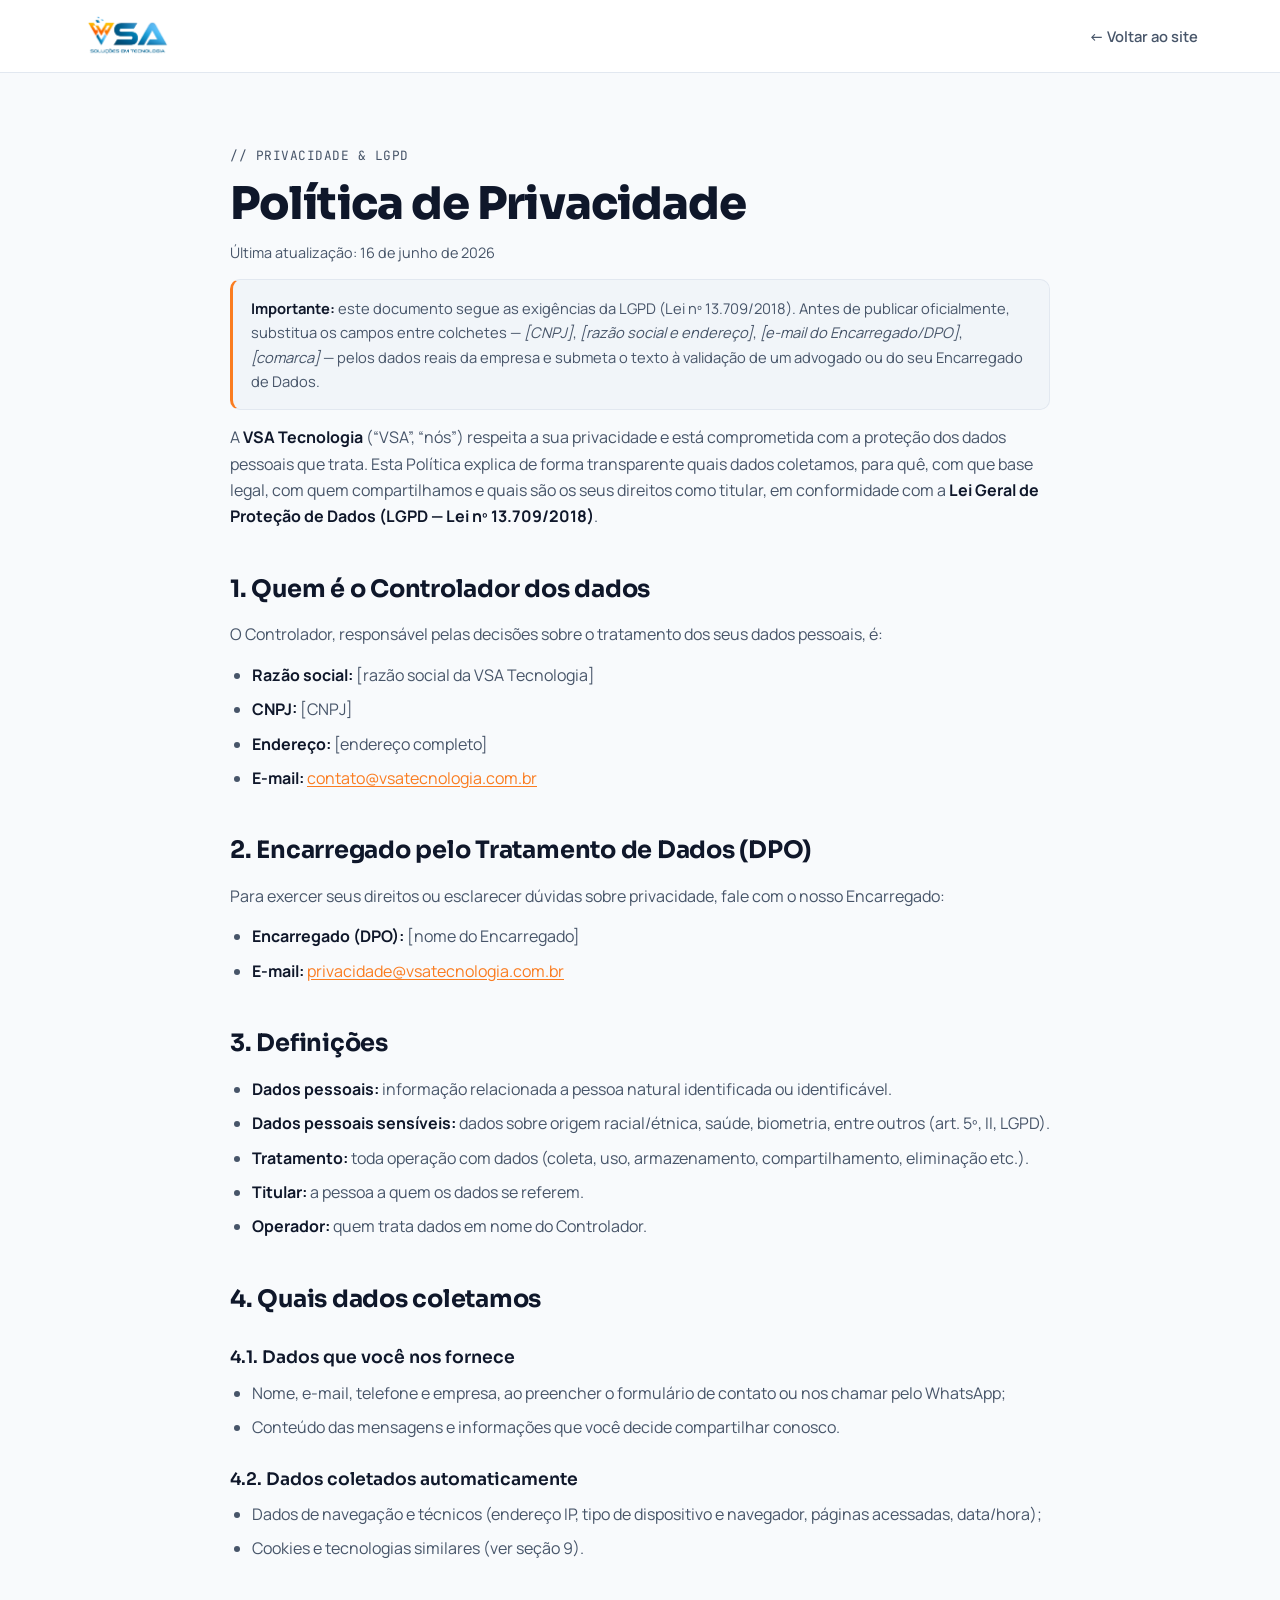
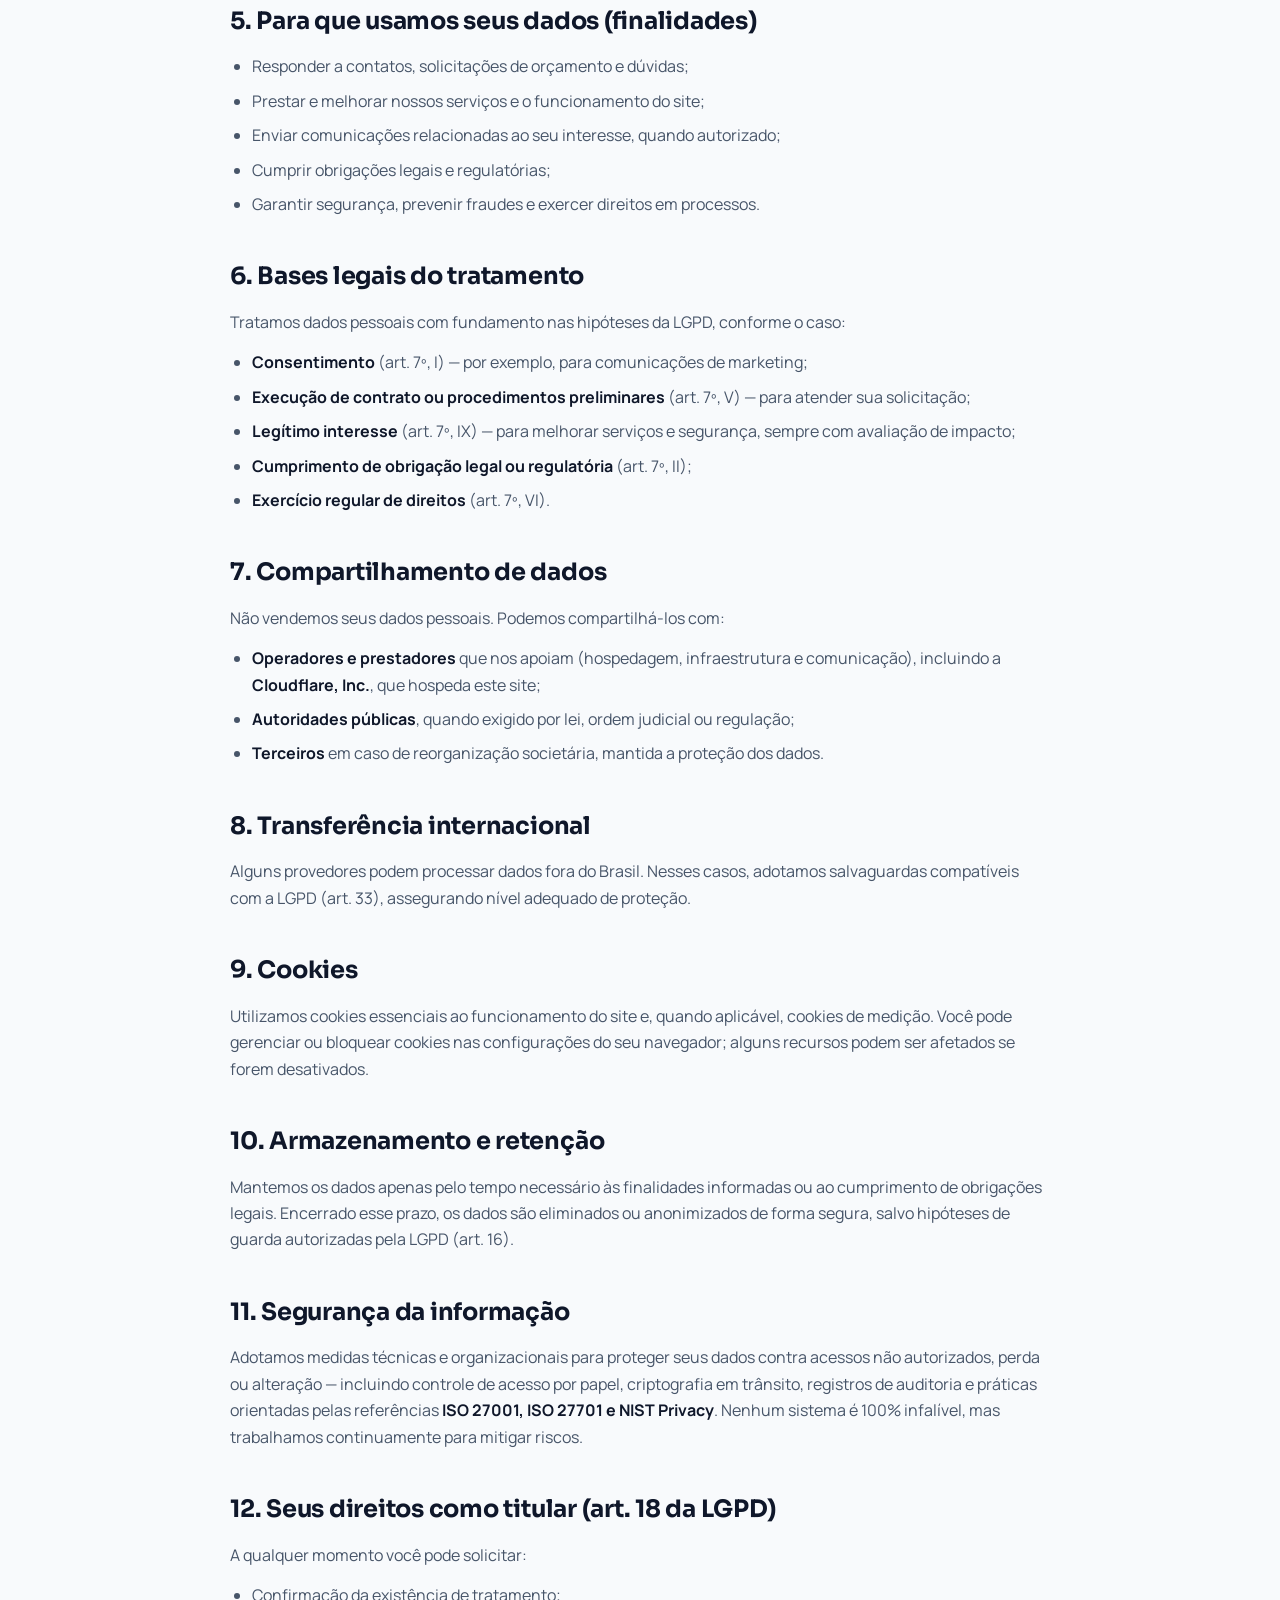
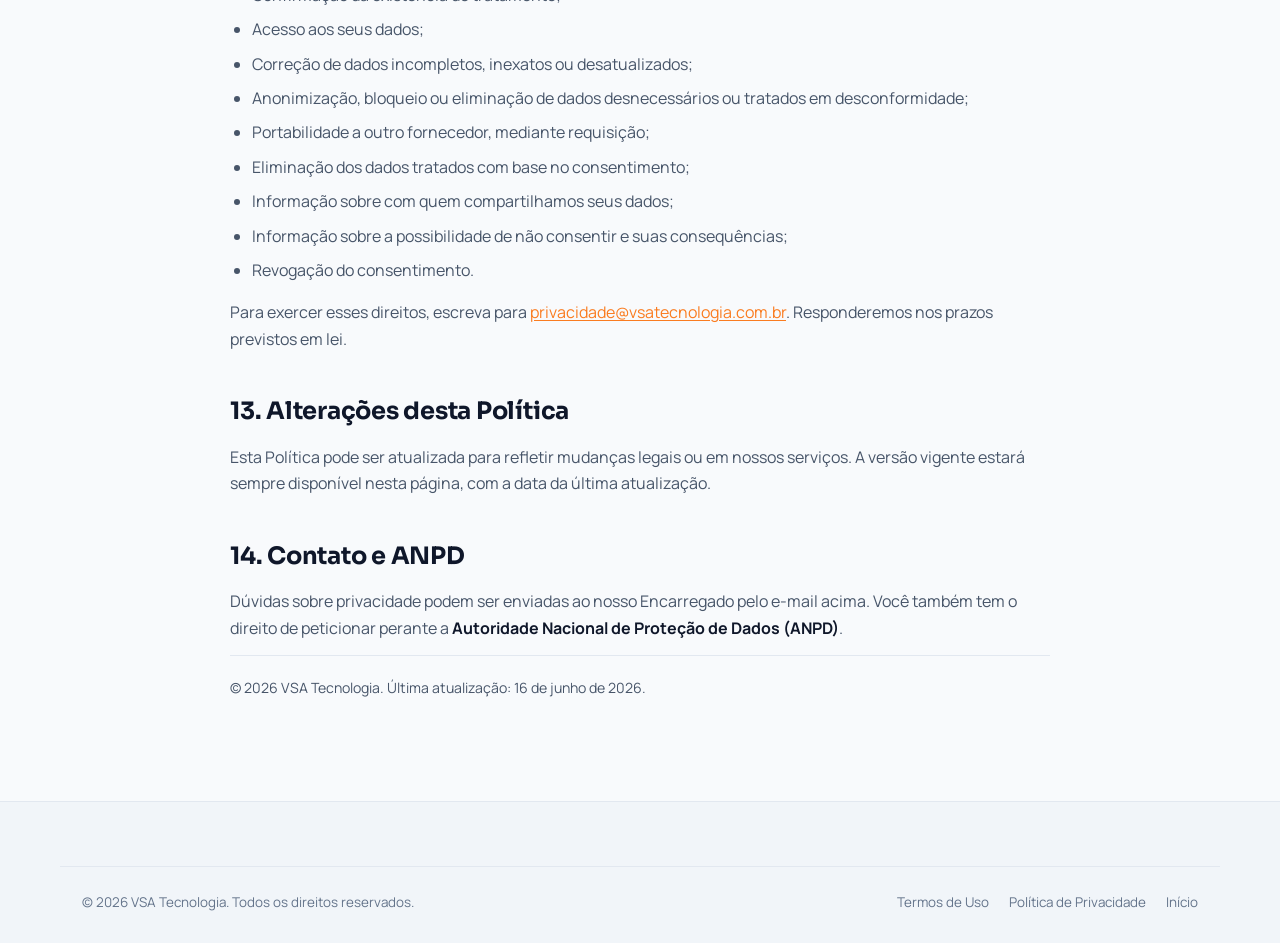
==== commit f3a4310f: "Adota a paleta da marca (laranja->azul da logo) no tema claro - Cores: primary laranja #FA7C20, seco" ====
--- a/politica-de-privacidade.html
+++ b/politica-de-privacidade.html
@@ -12,7 +12,7 @@
   <link rel="preconnect" href="https://fonts.googleapis.com" />
   <link rel="preconnect" href="https://fonts.gstatic.com" crossorigin />
   <link href="https://fonts.googleapis.com/css2?family=Sora:wght@400;600;700;800&family=Manrope:wght@400;500;600;700&family=JetBrains+Mono:wght@500;600&display=swap" rel="stylesheet" />
-  <link rel="stylesheet" href="/assets/css/styles.css?v=12" />
+  <link rel="stylesheet" href="/assets/css/styles.css?v=13" />
 </head>
 <body>
   <header class="legal-nav">
@@ -188,6 +188,6 @@
     </div>
   </footer>
 
-  <script src="/assets/js/main.js?v=12" defer></script>
+  <script src="/assets/js/main.js?v=13" defer></script>
 </body>
 </html>
--- a/assets/css/styles.css
+++ b/assets/css/styles.css
@@ -1,7 +1,7 @@
 /* ============================================================
    VSA Tecnologia — Onepage
-   Color system copiado do site original (shadcn light theme):
-   primary blue #2563EB · secondary sky #0EA5E9 · accent violet #8B5CF6
+   Design system: tema claro com a paleta da marca (logo) —
+   laranja #FA7C20 → azul #1F7AD4 / #3BB6FF. Gradiente em --grad.
    ============================================================ */
 
 :root {
@@ -17,20 +17,24 @@
   --muted:      #475569;  /* slate-600 */
   --faint:      #64748B;  /* slate-500 — 215 16% 47% */
 
-  /* Marca (do design system original) */
-  --primary:    #2563EB;  /* blue-600  — 221 83% 53% */
-  --primary-d:  #1D4ED8;  /* blue-700 */
-  --secondary:  #0EA5E9;  /* sky-500   — 199 89% 48% */
-  --accent:     #8B5CF6;  /* violet-500 — 262 83% 58% */
+  /* Marca — gradiente da logo (laranja → azul) sobre tema claro */
+  --primary:    #FA7C20;  /* brand orange */
+  --primary-d:  #E86A10;  /* orange escuro (hover/contraste) */
+  --secondary:  #1F7AD4;  /* brand blue (contraste em fundo claro) */
+  --brand-blue: #3BB6FF;  /* azul soft (acento) */
+  --accent:     #1F7AD4;
   --on-primary: #FFFFFF;
   --wa:         #25D366;
+  --grad:       linear-gradient(120deg, #FF7A1A 0%, #FF9D4D 36%, #1F7AD4 100%);
 
   --radius:     14px;
   --radius-sm:  10px;
   --maxw:       1160px;
-  --shadow:     0 18px 50px -22px rgba(15, 23, 42, .22);
-  --shadow-sm:  0 6px 20px -10px rgba(15, 23, 42, .15);
-  --glow:       0 0 0 1px rgba(37,99,235,.25), 0 24px 60px -24px rgba(37,99,235,.35);
+  --shadow:       0 18px 50px -22px rgba(15, 23, 42, .22);
+  --shadow-sm:    0 6px 20px -10px rgba(15, 23, 42, .15);
+  --glow:         0 0 0 1px rgba(250,124,32,.22), 0 24px 60px -24px rgba(250,124,32,.32);
+  --glow-orange:  0 20px 60px -22px rgba(255,122,26,.45);
+  --glow-blue:    0 20px 60px -22px rgba(59,182,255,.42);
 
   --font-display: 'Sora', system-ui, sans-serif;
   --font-body:    'Manrope', system-ui, sans-serif;
@@ -109,12 +113,12 @@
   background-image: linear-gradient(100deg, var(--primary), var(--secondary), var(--primary));
   background-size: 200% 100%; background-position: 0% 50%;
   color: var(--on-primary);
-  box-shadow: 0 10px 22px -12px rgba(37,99,235,.55);
+  box-shadow: 0 10px 22px -12px rgba(250,124,32,.55);
 }
 .btn--primary:hover {
   background-position: 100% 50%;
   transform: translateY(-3px);
-  box-shadow: 0 16px 34px -12px rgba(14,165,233,.65);
+  box-shadow: 0 16px 34px -12px rgba(59,182,255,.65);
 }
 .btn--primary:hover::before { left: 130%; }
 .btn--primary:active { transform: translateY(-1px); }
@@ -125,7 +129,7 @@
 }
 .btn--ghost:hover {
   border-color: var(--primary); color: var(--primary);
-  background-color: rgba(37,99,235,.06);
+  background-color: rgba(250,124,32,.06);
   transform: translateY(-3px);
 }
 .btn--ghost:active { transform: translateY(-1px); }
@@ -167,8 +171,8 @@
 .hero__grid {
   position: absolute; inset: 0; z-index: 0; opacity: .7;
   background-image:
-    linear-gradient(rgba(37,99,235,.07) 1px, transparent 1px),
-    linear-gradient(90deg, rgba(37,99,235,.07) 1px, transparent 1px);
+    linear-gradient(rgba(250,124,32,.07) 1px, transparent 1px),
+    linear-gradient(90deg, rgba(250,124,32,.07) 1px, transparent 1px);
   background-size: 56px 56px;
   -webkit-mask-image: radial-gradient(ellipse 80% 60% at 50% 0%, #000 30%, transparent 75%);
   mask-image: radial-gradient(ellipse 80% 60% at 50% 0%, #000 30%, transparent 75%);
@@ -176,8 +180,8 @@
 .hero__glow {
   position: absolute; z-index: 0; top: -200px; left: 50%; transform: translateX(-50%);
   width: 900px; height: 600px;
-  background: radial-gradient(circle at 50% 40%, rgba(14,165,233,.25), transparent 60%),
-              radial-gradient(circle at 40% 30%, rgba(139,92,246,.18), transparent 55%);
+  background: radial-gradient(circle at 62% 38%, rgba(59,182,255,.26), transparent 58%),
+              radial-gradient(circle at 36% 32%, rgba(255,122,26,.20), transparent 56%);
   filter: blur(26px); pointer-events: none;
 }
 .hero__wrap { position: relative; z-index: 1; display: flex; flex-wrap: wrap; align-items: center; gap: clamp(36px, 5vw, 72px); }
@@ -224,7 +228,7 @@
 .checklist li::before {
   content: "✓"; position: absolute; left: 0; top: 1px;
   width: 20px; height: 20px; display: grid; place-items: center;
-  background: rgba(37,99,235,.1); color: var(--primary); border-radius: 6px; font-size: .8rem; font-weight: 700;
+  background: rgba(250,124,32,.1); color: var(--primary); border-radius: 6px; font-size: .8rem; font-weight: 700;
 }
 
 /* ---------- About stat cards ---------- */
@@ -249,7 +253,7 @@
 }
 .card::after {
   content: ""; position: absolute; inset: 0; border-radius: inherit; padding: 1px;
-  background: linear-gradient(130deg, transparent, rgba(37,99,235,.55), transparent);
+  background: linear-gradient(130deg, transparent, rgba(250,124,32,.55), transparent);
   -webkit-mask: linear-gradient(#000 0 0) content-box, linear-gradient(#000 0 0);
   -webkit-mask-composite: xor; mask-composite: exclude;
   opacity: 0; transition: opacity .3s ease;
@@ -259,7 +263,7 @@
 .card__icon {
   display: inline-grid; place-items: center; width: 46px; height: 46px; margin-bottom: 16px;
   font-family: var(--font-mono); font-size: 1.1rem; font-weight: 600;
-  background: linear-gradient(135deg, rgba(37,99,235,.12), rgba(14,165,233,.12)); color: var(--primary); border-radius: 12px;
+  background: linear-gradient(135deg, rgba(250,124,32,.12), rgba(59,182,255,.12)); color: var(--primary); border-radius: 12px;
 }
 .card h3 { font-family: var(--font-display); font-size: 1.08rem; margin-bottom: 8px; }
 .card p { color: var(--muted); font-size: .94rem; }
@@ -285,8 +289,8 @@
 .project__thumb {
   height: 170px; position: relative;
   background:
-    radial-gradient(120% 120% at 0% 0%, rgba(37,99,235,.85), transparent 55%),
-    radial-gradient(120% 120% at 100% 100%, rgba(14,165,233,.9), transparent 55%),
+    radial-gradient(120% 120% at 0% 0%, rgba(250,124,32,.85), transparent 55%),
+    radial-gradient(120% 120% at 100% 100%, rgba(59,182,255,.9), transparent 55%),
     #1E293B;
 }
 .project__thumb::before {
@@ -313,7 +317,7 @@
 }
 .plan:hover { transform: translateY(-6px); box-shadow: var(--shadow); }
 .plan--featured {
-  border-color: rgba(37,99,235,.5); box-shadow: var(--glow);
+  border-color: rgba(250,124,32,.5); box-shadow: var(--glow);
 }
 .plan__badge {
   position: absolute; top: -13px; left: 50%; transform: translateX(-50%);
@@ -340,8 +344,8 @@
 .post__thumb {
   height: 150px; position: relative;
   background:
-    radial-gradient(100% 140% at 100% 0%, rgba(37,99,235,.9), transparent 55%),
-    radial-gradient(100% 140% at 0% 100%, rgba(139,92,246,.7), transparent 60%),
+    radial-gradient(100% 140% at 100% 0%, rgba(250,124,32,.9), transparent 55%),
+    radial-gradient(100% 140% at 0% 100%, rgba(59,182,255,.7), transparent 60%),
     #1E293B;
 }
 .post__thumb::after {
@@ -381,7 +385,7 @@
 }
 .field input::placeholder, .field textarea::placeholder { color: var(--faint); }
 .field input:focus, .field select:focus, .field textarea:focus {
-  outline: none; border-color: var(--primary); box-shadow: 0 0 0 3px rgba(37,99,235,.15);
+  outline: none; border-color: var(--primary); box-shadow: 0 0 0 3px rgba(250,124,32,.15);
 }
 .field.invalid input, .field.invalid textarea { border-color: #ef4444; }
 
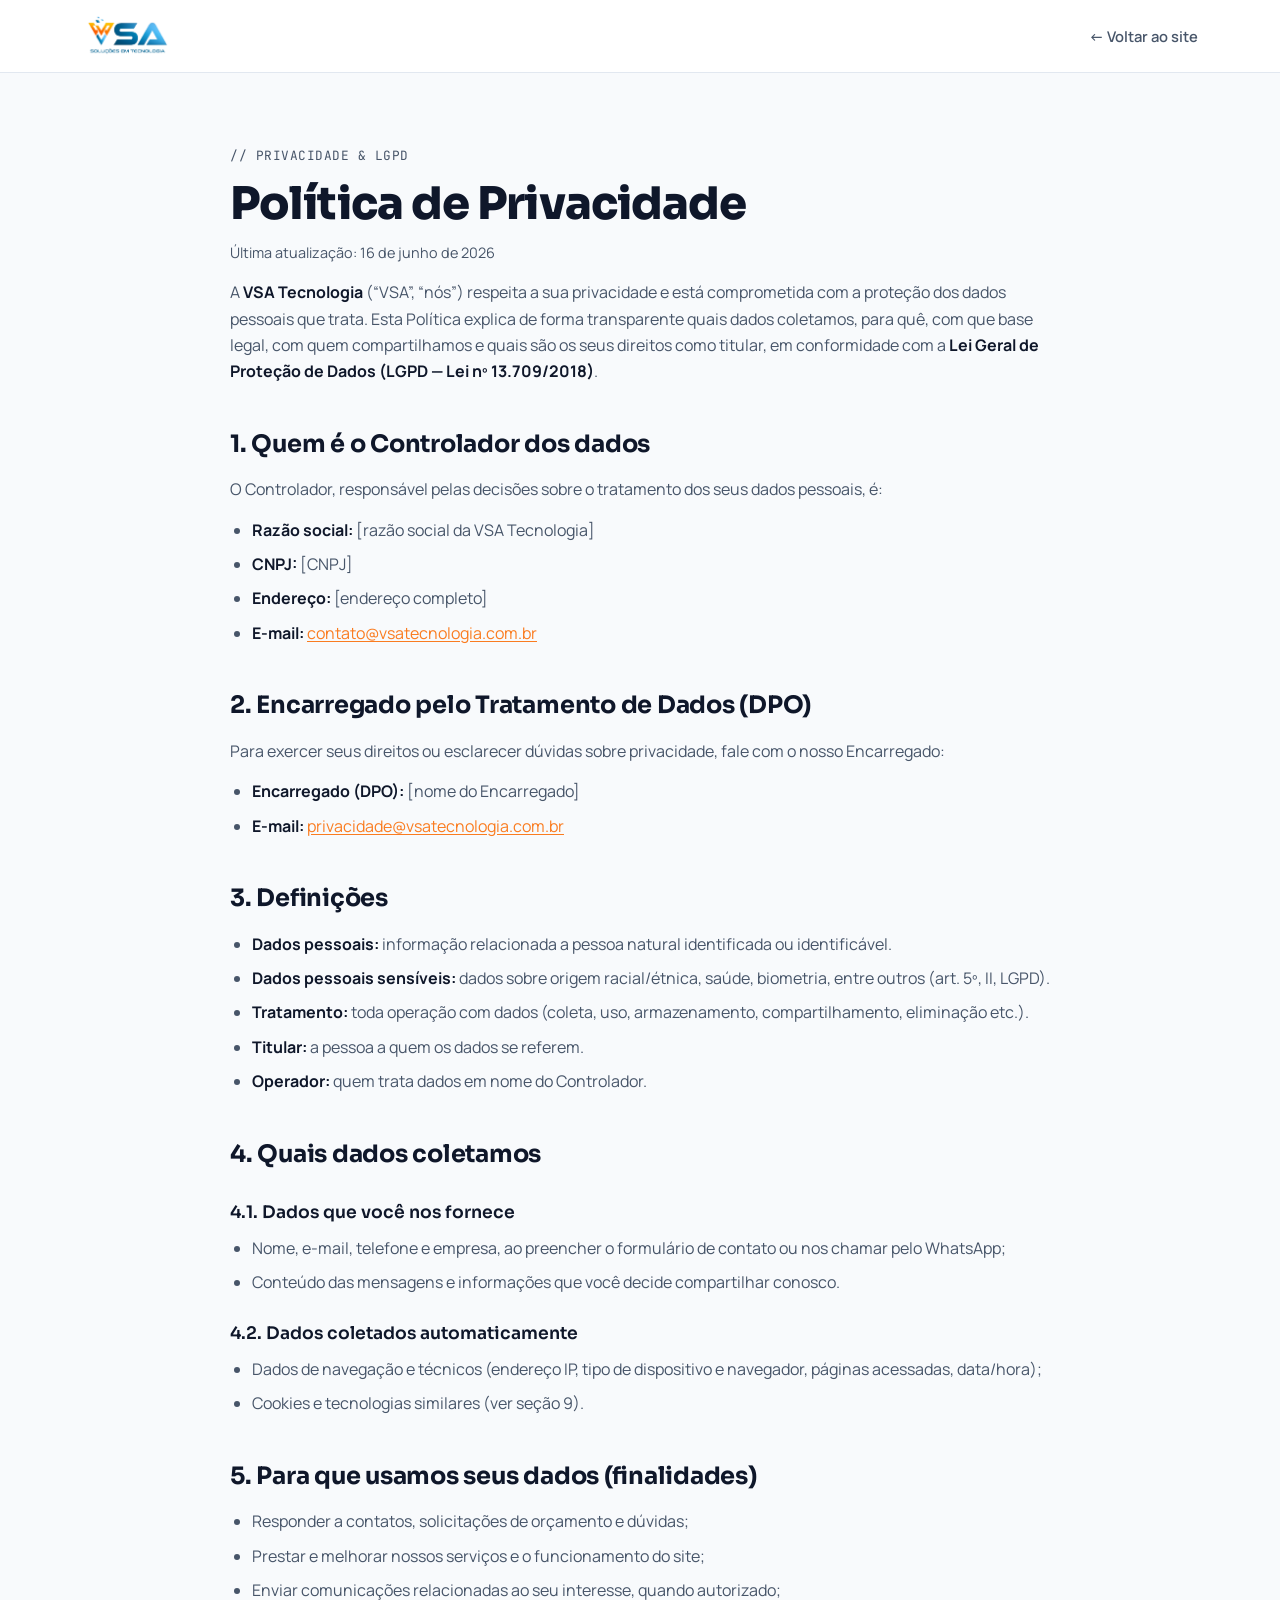
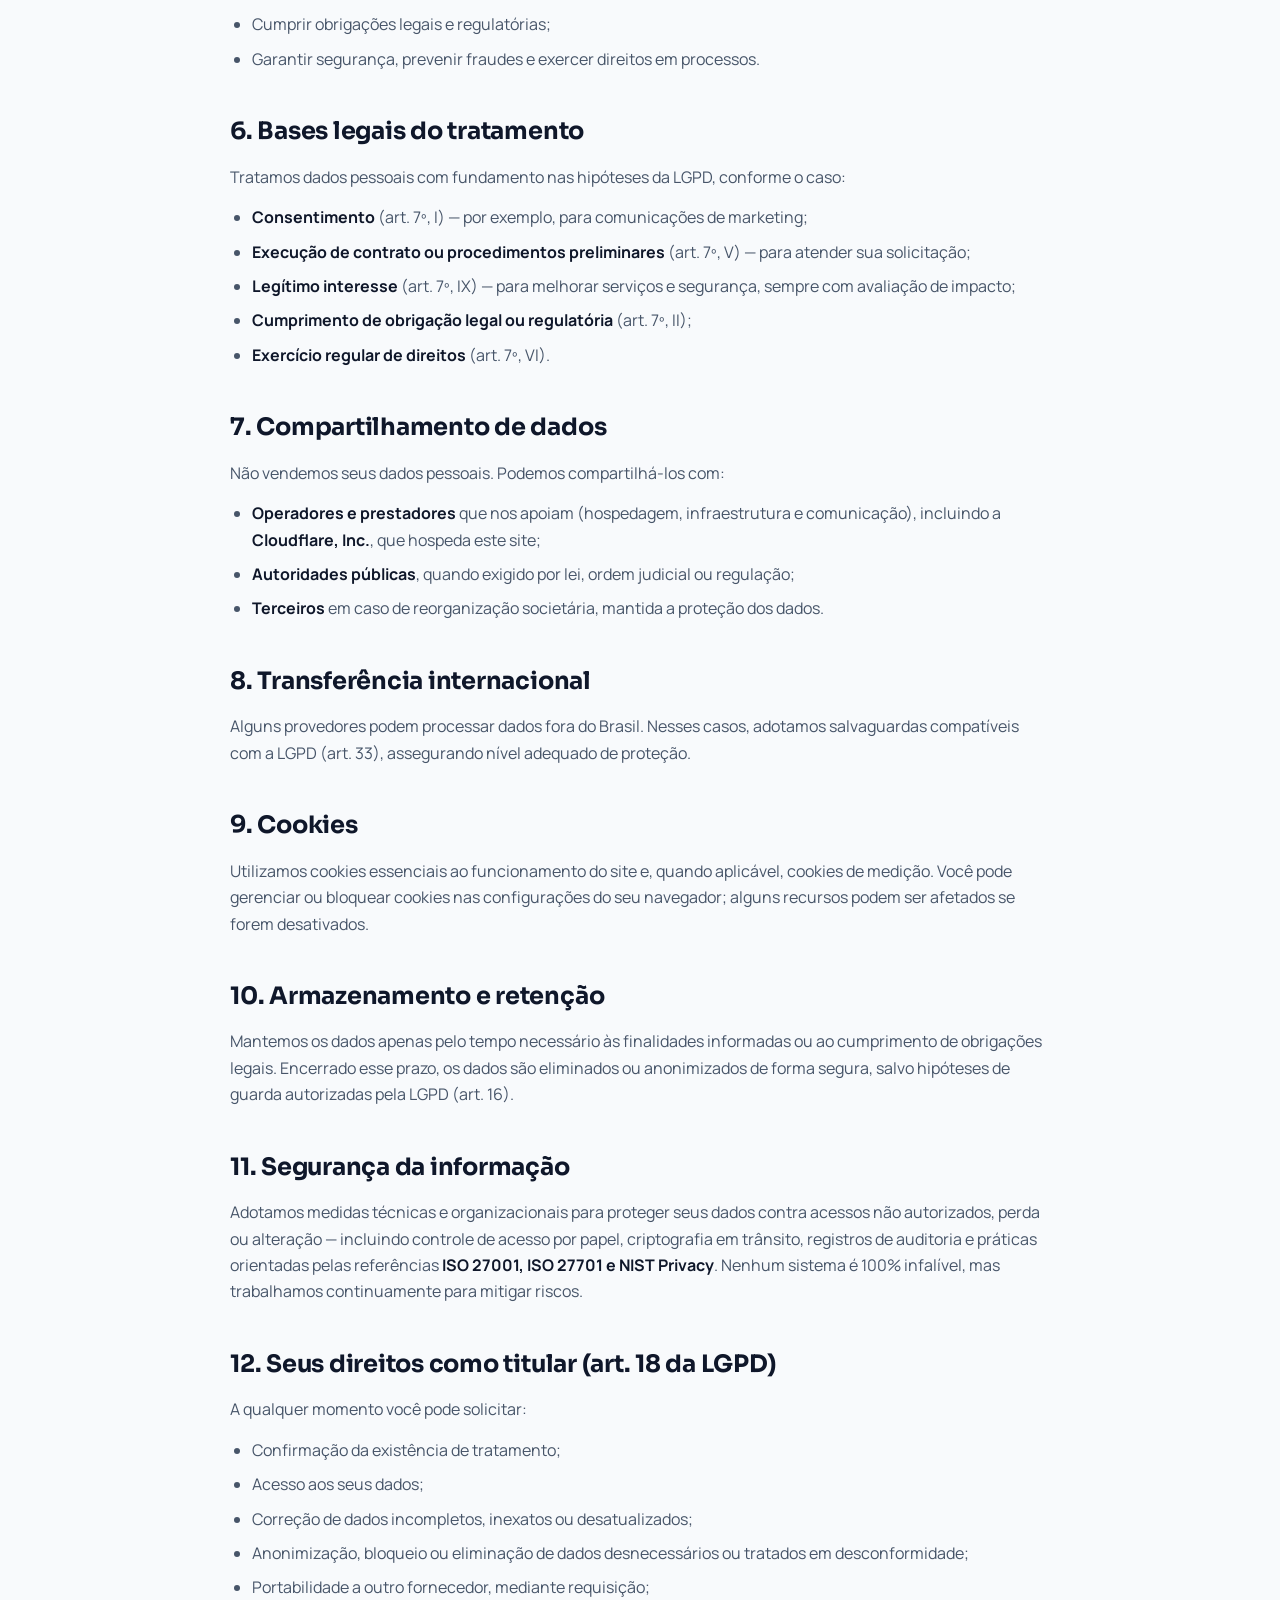
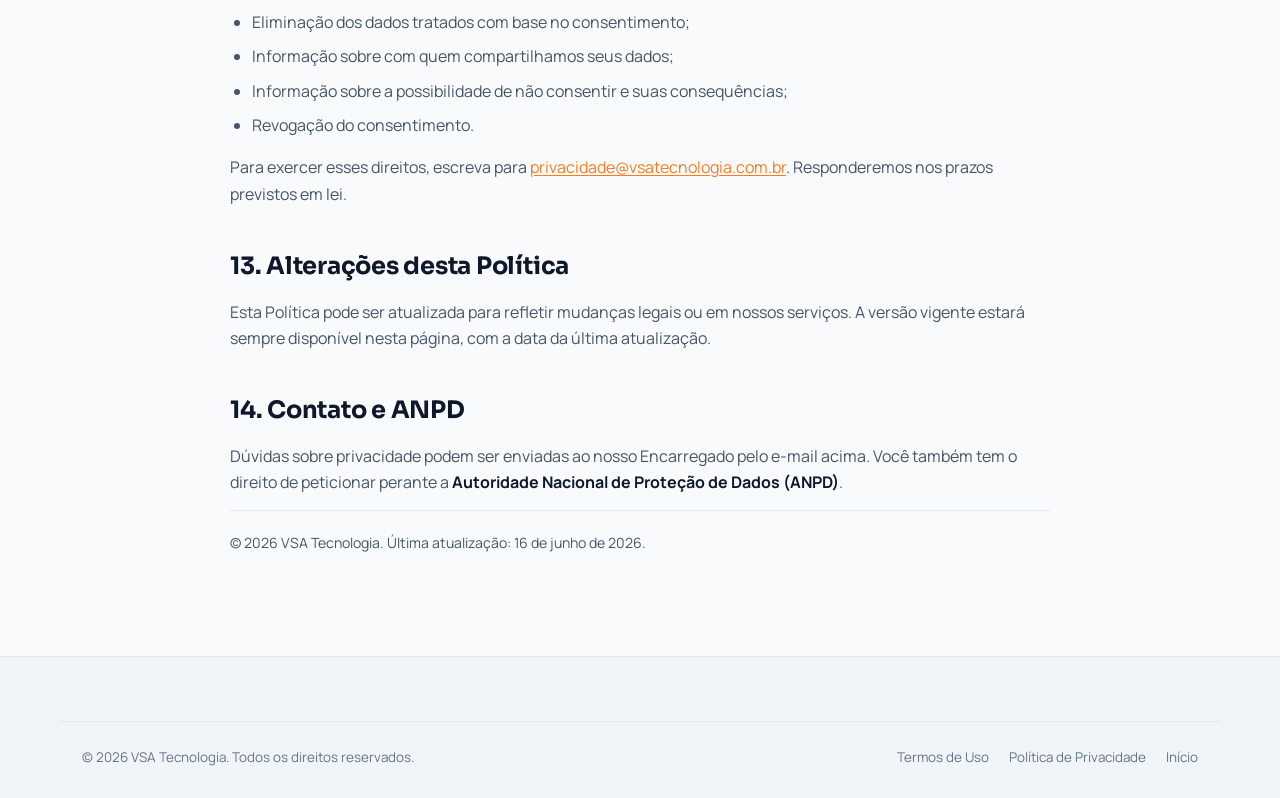
==== commit 2542a945: "Remove aviso 'Importante' da Política de Privacidade Co-Authored-By: Claude Opus 4.8 (1M context) <n" ====
--- a/politica-de-privacidade.html
+++ b/politica-de-privacidade.html
@@ -8,11 +8,11 @@
   <meta name="theme-color" content="#0B1020" />
   <meta name="robots" content="index, follow" />
   <link rel="canonical" href="https://vsatecnologia.com.br/politica-de-privacidade.html" />
-  <link rel="icon" href="/favicon.ico?v=8" sizes="any" />
+  <link rel="icon" href="/favicon.ico?v=9" sizes="any" />
   <link rel="preconnect" href="https://fonts.googleapis.com" />
   <link rel="preconnect" href="https://fonts.gstatic.com" crossorigin />
   <link href="https://fonts.googleapis.com/css2?family=Sora:wght@400;600;700;800&family=Manrope:wght@400;500;600;700&family=JetBrains+Mono:wght@500;600&display=swap" rel="stylesheet" />
-  <link rel="stylesheet" href="/assets/css/styles.css?v=13" />
+  <link rel="stylesheet" href="/assets/css/styles.css?v=15" />
 </head>
 <body>
   <header class="legal-nav">
@@ -29,13 +29,6 @@
       <p class="legal__eyebrow">// Privacidade &amp; LGPD</p>
       <h1>Política de Privacidade</h1>
       <p class="legal__meta">Última atualização: 16 de junho de 2026</p>
-
-      <p class="legal__note">
-        <strong>Importante:</strong> este documento segue as exigências da LGPD (Lei nº 13.709/2018).
-        Antes de publicar oficialmente, substitua os campos entre colchetes — <em>[CNPJ]</em>,
-        <em>[razão social e endereço]</em>, <em>[e-mail do Encarregado/DPO]</em>, <em>[comarca]</em> —
-        pelos dados reais da empresa e submeta o texto à validação de um advogado ou do seu Encarregado de Dados.
-      </p>
 
       <p>
         A <strong>VSA Tecnologia</strong> (“VSA”, “nós”) respeita a sua privacidade e está comprometida com a
@@ -188,6 +181,6 @@
     </div>
   </footer>
 
-  <script src="/assets/js/main.js?v=13" defer></script>
+  <script src="/assets/js/main.js?v=15" defer></script>
 </body>
 </html>
--- a/assets/css/styles.css
+++ b/assets/css/styles.css
@@ -43,7 +43,7 @@
 
 * { box-sizing: border-box; margin: 0; padding: 0; }
 
-html { scroll-behavior: smooth; scroll-padding-top: 86px; }
+html { scroll-behavior: smooth; scroll-padding-top: 102px; }
 
 body {
   font-family: var(--font-body);
@@ -143,12 +143,20 @@
   transition: background .3s ease, border-color .3s ease, box-shadow .3s ease;
 }
 .nav.is-scrolled { background: rgba(255,255,255,.92); border-bottom-color: var(--line); box-shadow: var(--shadow-sm); }
-.nav__inner { display: flex; align-items: center; gap: 20px; height: 72px; }
+.nav__inner { display: flex; align-items: center; gap: 20px; height: 88px; }
 
 .brand { display: inline-flex; align-items: center; }
-.brand__img { height: 48px; width: auto; display: block; object-fit: contain; }
-
-.nav__links { display: flex; gap: 4px; margin-left: auto; }
+.brand__img { height: 60px; width: auto; display: block; object-fit: contain; }
+
+.nav__links { display: flex; align-items: center; gap: 4px; margin-left: auto; }
+.nav__soon {
+  display: inline-flex; align-items: center; gap: 8px; padding: 8px 14px;
+  color: var(--faint); font-weight: 600; font-size: .95rem; cursor: not-allowed; user-select: none;
+}
+.nav__soon em {
+  font-style: normal; font-family: var(--font-mono); font-size: .6rem; text-transform: uppercase;
+  letter-spacing: .04em; color: var(--primary); background: rgba(250,124,32,.12); padding: 2px 7px; border-radius: 999px;
+}
 .nav__links a {
   position: relative; padding: 8px 14px; color: var(--muted); font-weight: 600; font-size: .95rem; border-radius: 8px;
   transition: color .2s ease;
@@ -185,7 +193,11 @@
   filter: blur(26px); pointer-events: none;
 }
 .hero__wrap { position: relative; z-index: 1; display: flex; flex-wrap: wrap; align-items: center; gap: clamp(36px, 5vw, 72px); }
-.hero__content { flex: 1 1 480px; min-width: 0; }
+.hero__content { flex: 1 1 480px; min-width: 0; max-width: 820px; margin-inline: auto; text-align: center; }
+.hero__content .eyebrow { justify-content: center; }
+.hero__content .hero__sub { margin-inline: auto; }
+.hero__content .hero__actions { justify-content: center; }
+.hero__content .hero__pillars { justify-content: center; }
 .hero__visual { flex: 1.15 1 460px; min-width: 0; display: flex; justify-content: center; }
 .hero__title {
   font-family: var(--font-display); font-weight: 800;
@@ -261,10 +273,15 @@
 .card:hover { transform: translateY(-6px); box-shadow: var(--shadow); }
 .card:hover::after { opacity: 1; }
 .card__icon {
-  display: inline-grid; place-items: center; width: 46px; height: 46px; margin-bottom: 16px;
-  font-family: var(--font-mono); font-size: 1.1rem; font-weight: 600;
-  background: linear-gradient(135deg, rgba(250,124,32,.12), rgba(59,182,255,.12)); color: var(--primary); border-radius: 12px;
-}
+  display: inline-grid; place-items: center; width: 48px; height: 48px; margin-bottom: 16px;
+  background: linear-gradient(135deg, rgba(250,124,32,.14), rgba(59,182,255,.14)); color: var(--primary); border-radius: 12px;
+}
+.card__icon svg {
+  width: 24px; height: 24px; fill: none; stroke: currentColor;
+  stroke-width: 2; stroke-linecap: round; stroke-linejoin: round;
+}
+.card:hover .card__icon { background: var(--grad); color: #fff; }
+.card:hover .card__icon svg { stroke: #fff; }
 .card h3 { font-family: var(--font-display); font-size: 1.08rem; margin-bottom: 8px; }
 .card p { color: var(--muted); font-size: .94rem; }
 
@@ -496,6 +513,7 @@
 .footer__legal { display: flex; gap: 20px; flex-wrap: wrap; }
 .footer__legal a { color: var(--faint); transition: color .2s ease; }
 .footer__legal a:hover { color: var(--primary); }
+.footer__soon { display: block; color: var(--faint); font-size: .9rem; padding: 5px 0; opacity: .65; cursor: not-allowed; }
 
 /* ---------- Floating WhatsApp ---------- */
 .wa-float {
@@ -525,7 +543,7 @@
 }
 @media (max-width: 820px) {
   .nav__links {
-    position: fixed; inset: 72px 0 auto 0; flex-direction: column; gap: 0;
+    position: fixed; inset: 88px 0 auto 0; flex-direction: column; gap: 0;
     background: rgba(255,255,255,.98); backdrop-filter: blur(14px);
     border-bottom: 1px solid var(--line); padding: 10px 22px 22px; box-shadow: var(--shadow);
     transform: translateY(-130%); transition: transform .35s ease; margin-left: 0;
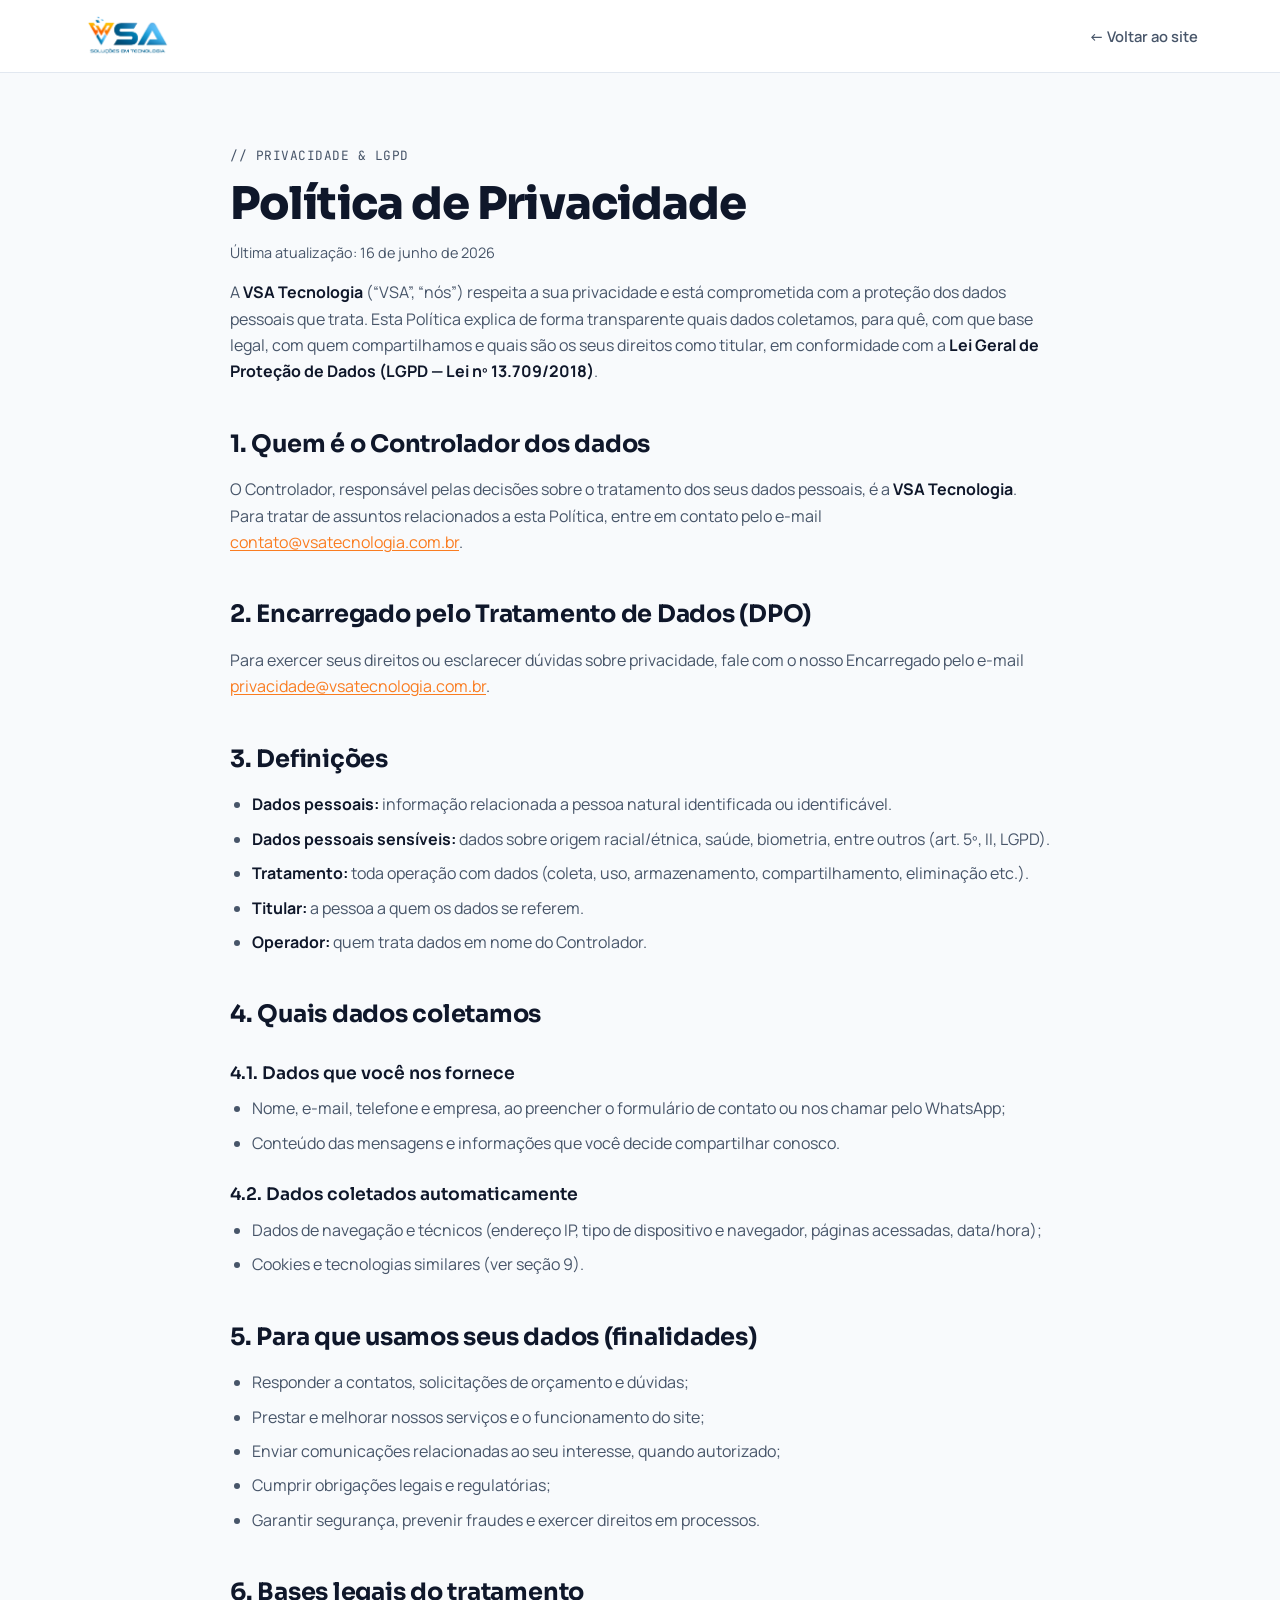
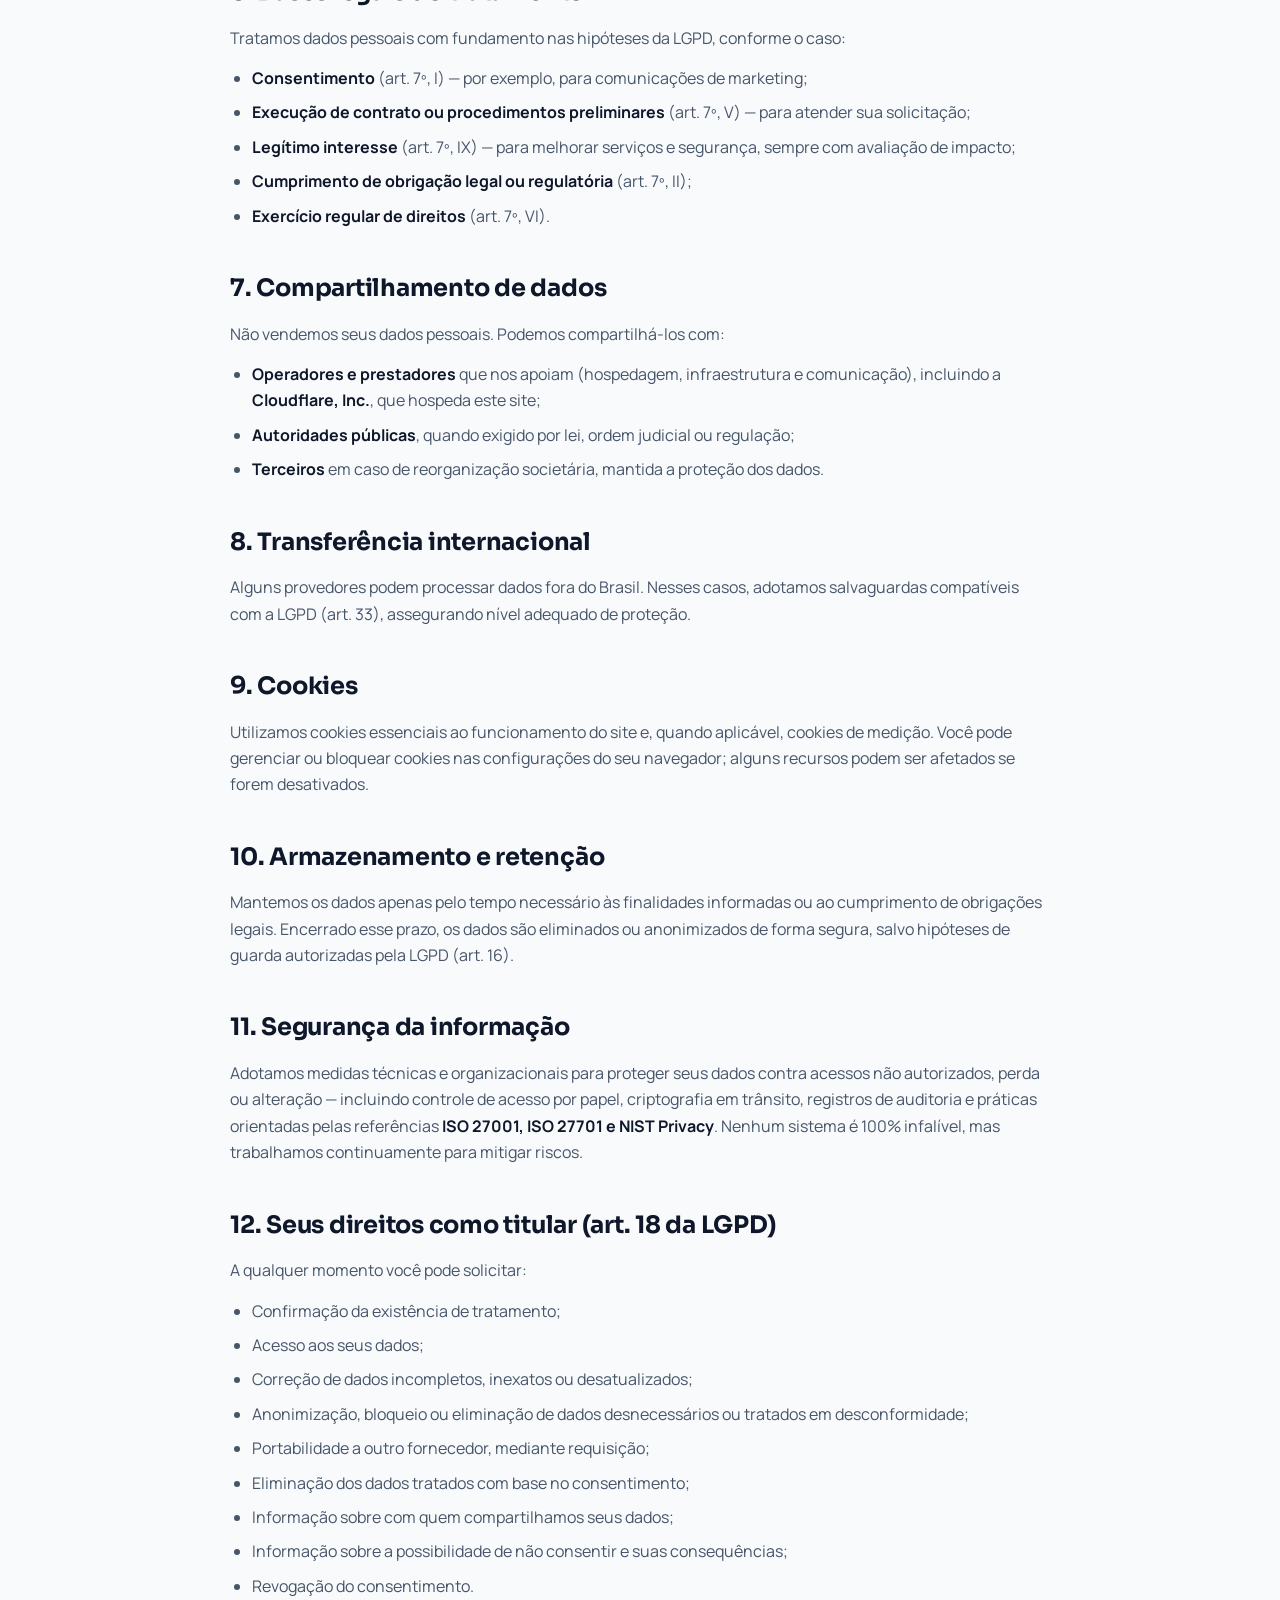
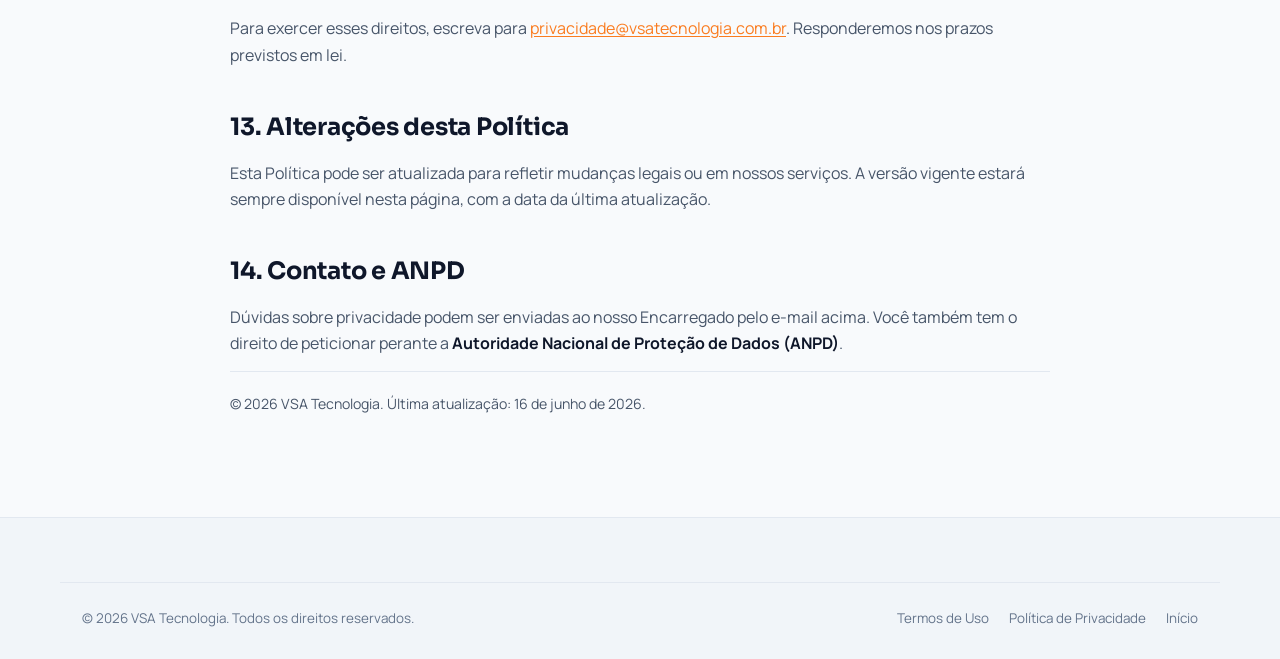
==== commit 662c82e4: "Remove placeholders das páginas legais e deixa o texto genérico - Política: controlador e DPO sem [C" ====
--- a/politica-de-privacidade.html
+++ b/politica-de-privacidade.html
@@ -39,23 +39,16 @@
 
       <h2>1. Quem é o Controlador dos dados</h2>
       <p>
-        O Controlador, responsável pelas decisões sobre o tratamento dos seus dados pessoais, é:
+        O Controlador, responsável pelas decisões sobre o tratamento dos seus dados pessoais, é a
+        <strong>VSA Tecnologia</strong>. Para tratar de assuntos relacionados a esta Política, entre em
+        contato pelo e-mail <a href="mailto:contato@vsatecnologia.com.br">contato@vsatecnologia.com.br</a>.
       </p>
-      <ul>
-        <li><strong>Razão social:</strong> [razão social da VSA Tecnologia]</li>
-        <li><strong>CNPJ:</strong> [CNPJ]</li>
-        <li><strong>Endereço:</strong> [endereço completo]</li>
-        <li><strong>E-mail:</strong> <a href="mailto:contato@vsatecnologia.com.br">contato@vsatecnologia.com.br</a></li>
-      </ul>
 
       <h2>2. Encarregado pelo Tratamento de Dados (DPO)</h2>
       <p>
-        Para exercer seus direitos ou esclarecer dúvidas sobre privacidade, fale com o nosso Encarregado:
+        Para exercer seus direitos ou esclarecer dúvidas sobre privacidade, fale com o nosso Encarregado pelo
+        e-mail <a href="mailto:privacidade@vsatecnologia.com.br">privacidade@vsatecnologia.com.br</a>.
       </p>
-      <ul>
-        <li><strong>Encarregado (DPO):</strong> [nome do Encarregado]</li>
-        <li><strong>E-mail:</strong> <a href="mailto:privacidade@vsatecnologia.com.br">privacidade@vsatecnologia.com.br</a></li>
-      </ul>
 
       <h2>3. Definições</h2>
       <ul>
